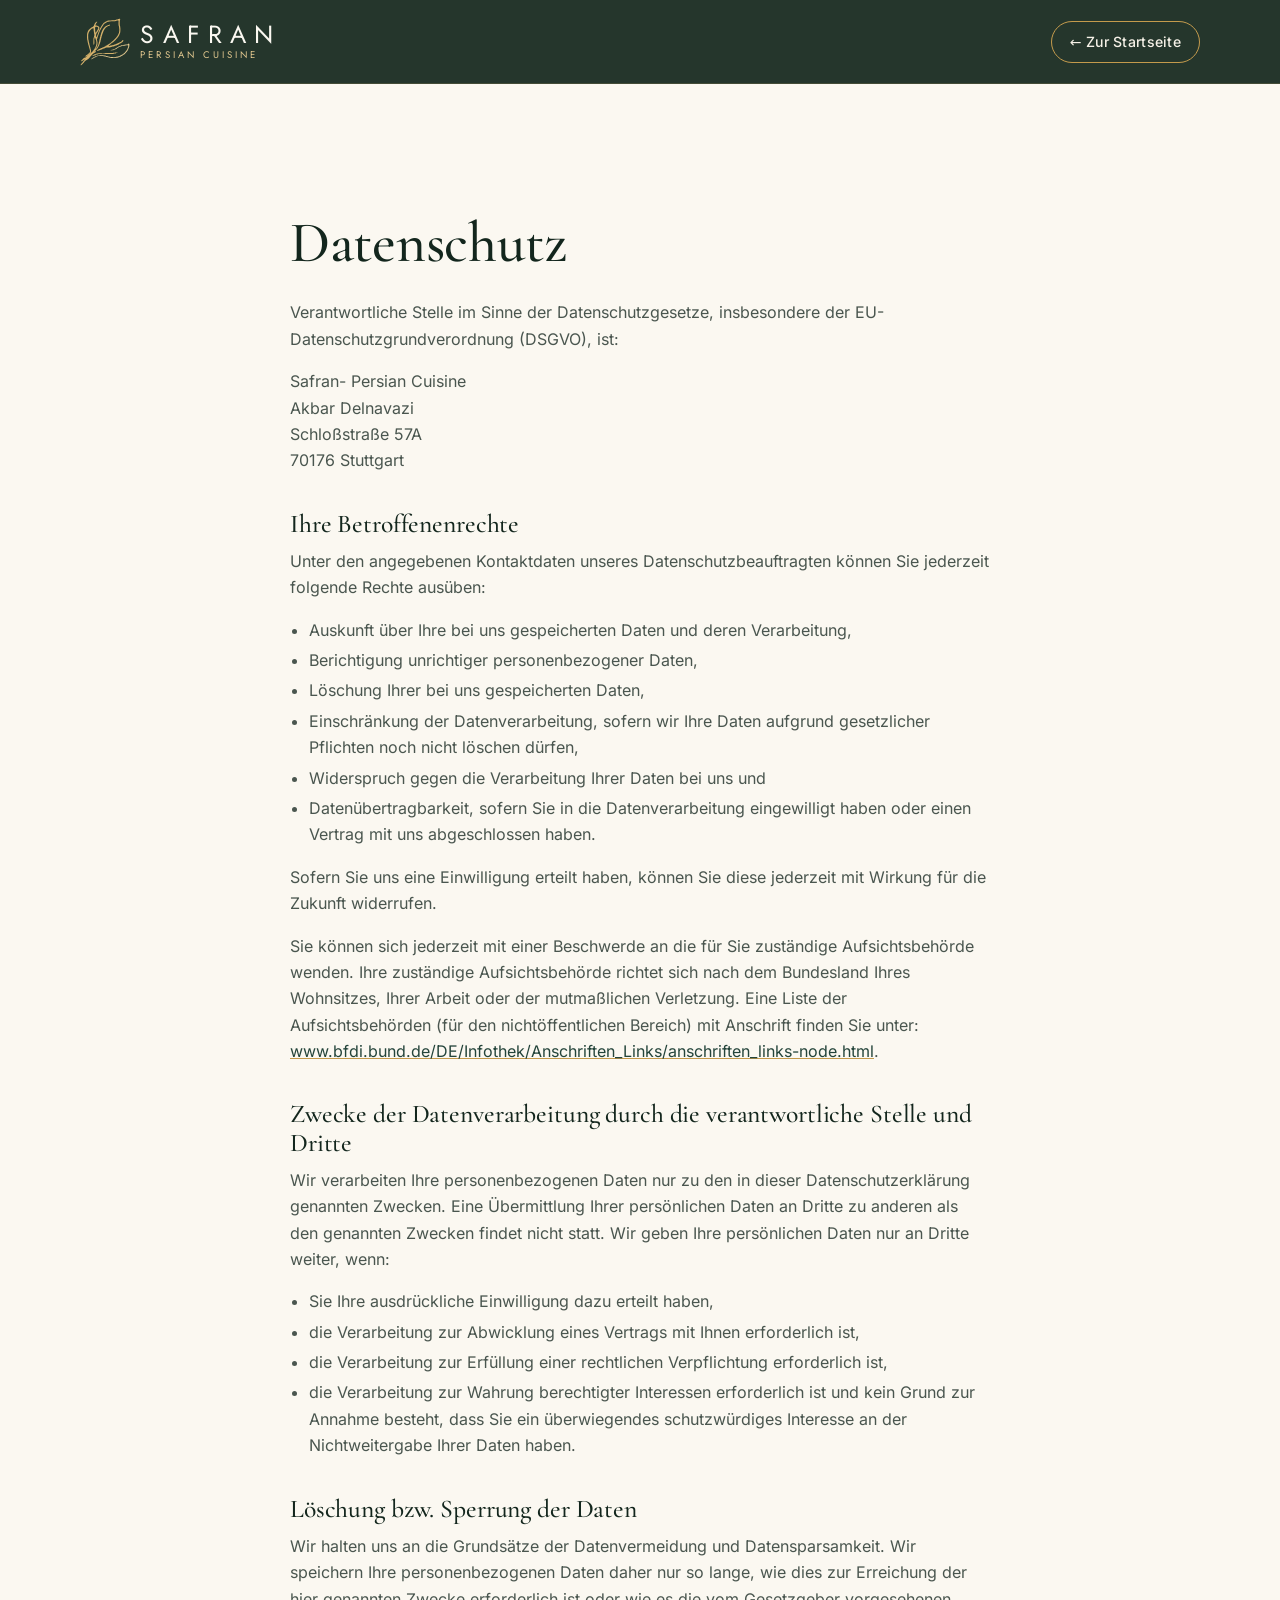
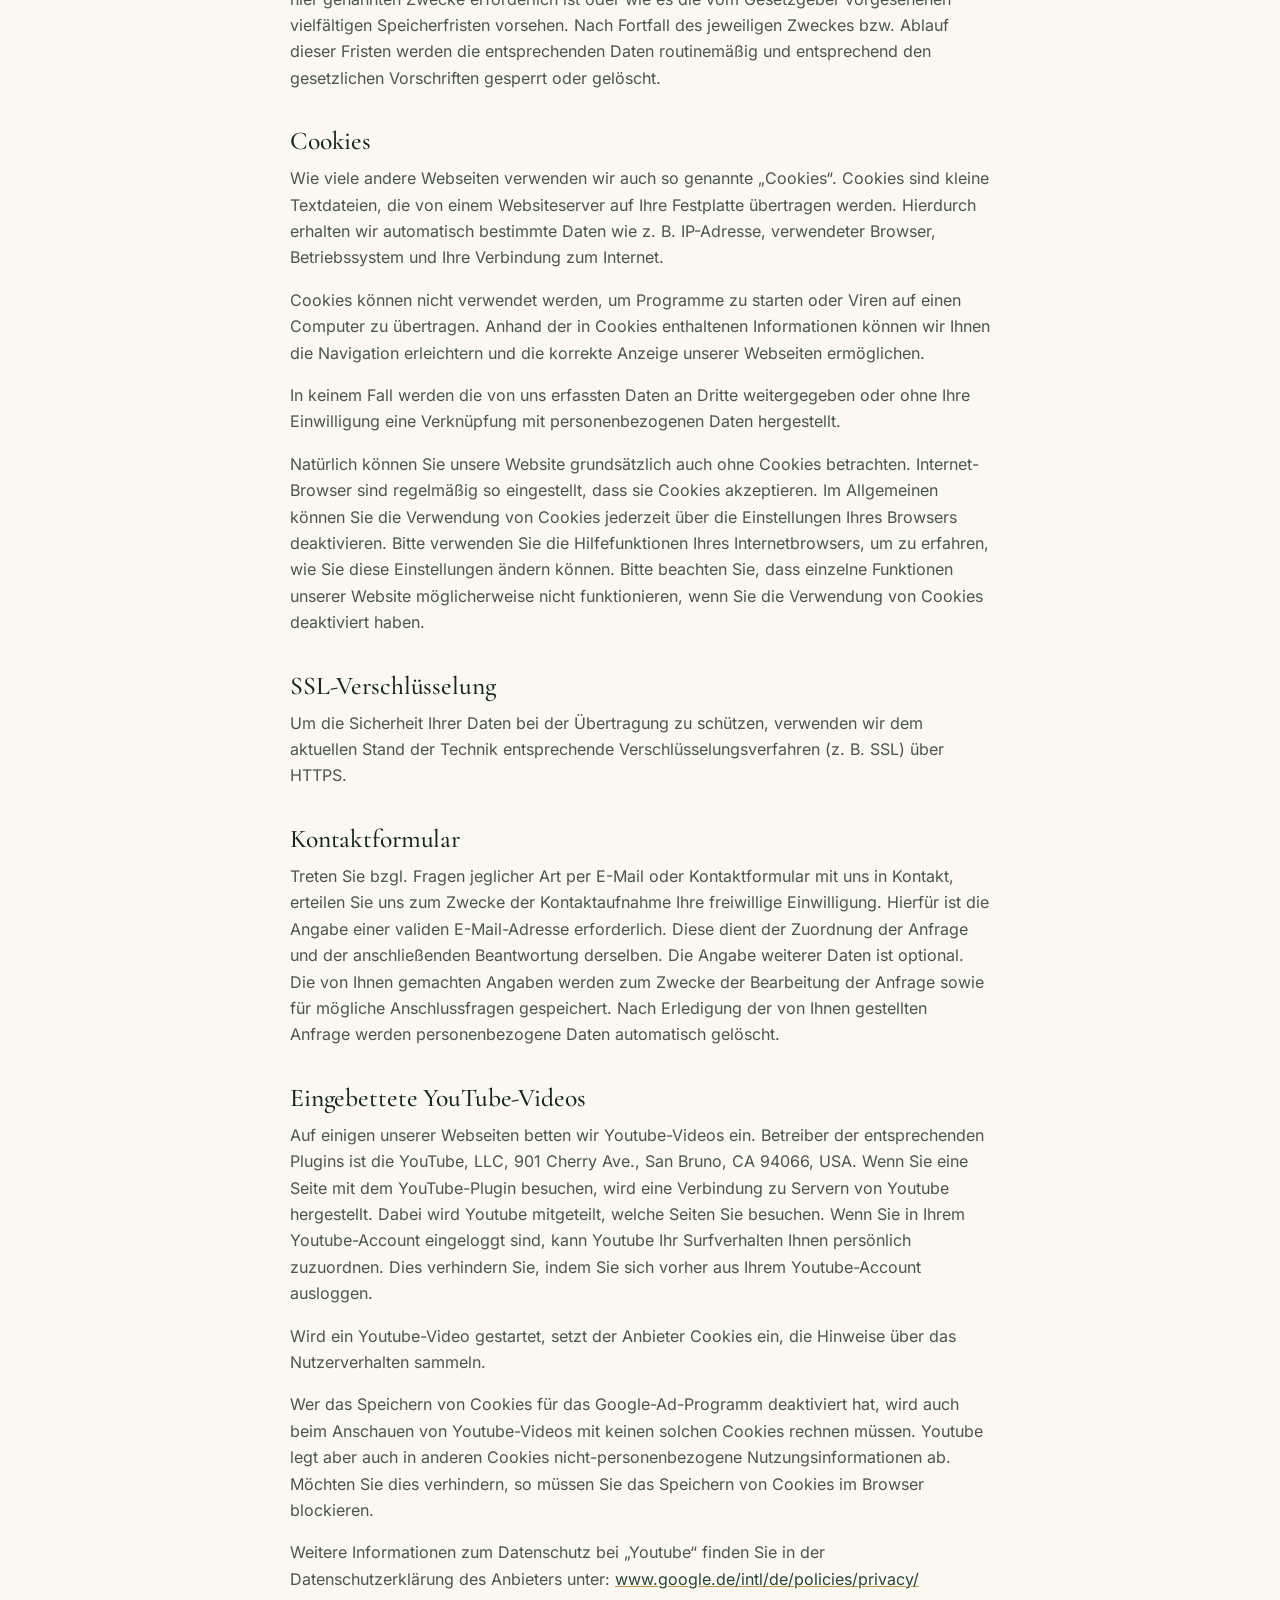
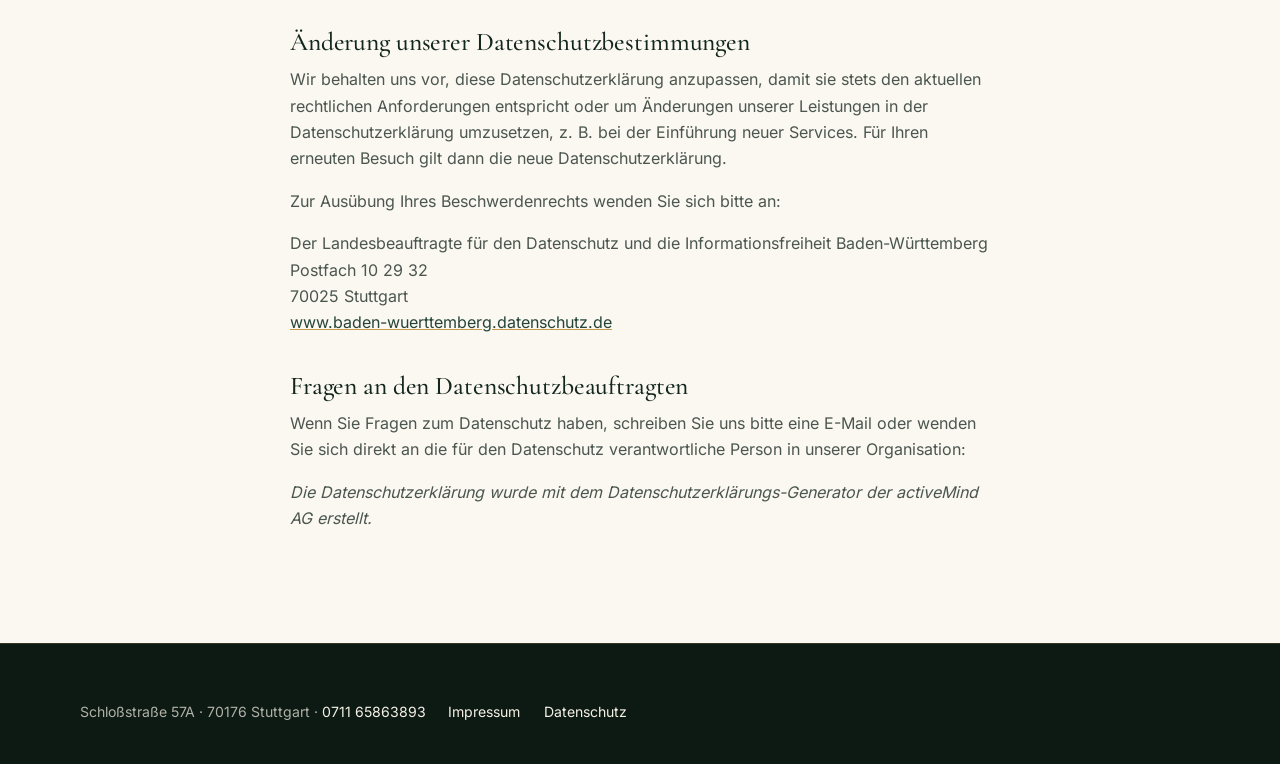
==== datenschutz.html @ 5d483b23 "Add SAFRAN website preview Co-Authored-By: Claude Opus 5.5 <noreply@anthropic.com> Claude-Session: h" ====
<!doctype html>
<html lang="de" class="no-js">
<head>
  <meta charset="utf-8">
  <meta name="robots" content="noindex, nofollow">
  <meta name="viewport" content="width=device-width, initial-scale=1">
  <title>Datenschutz | SAFRAN – Persian Cuisine Stuttgart</title>
  <meta name="theme-color" content="#13261d">
  <script>document.documentElement.className = "js";</script>
  <link rel="icon" href="favicon.svg" type="image/svg+xml">
  <link rel="apple-touch-icon" href="apple-touch-icon.png">
  <link rel="stylesheet" href="css/style.css">
</head>
<body class="legal-page">
  <a class="skip-link" href="#main">Zum Inhalt springen</a>
  <header class="site-header">
    <div class="container header-inner">
      <a class="brand" href="index.html" aria-label="SAFRAN – Persian Cuisine, zur Startseite">
        <img class="brand-mark" src="img/logo/logo-mark-light.svg" width="281" height="268" alt="">
        <span class="brand-text"><span class="brand-name">SAFRAN</span><span class="brand-sub">Persian Cuisine</span></span>
      </a>
      <a class="btn btn-outline btn-sm" href="index.html">← Zur Startseite</a>
    </div>
  </header>
  <main id="main" class="section legal">
    <div class="container legal-inner">
      <h1>Datenschutz</h1>

      <p>Verantwortliche Stelle im Sinne der Datenschutzgesetze, insbesondere der EU-Datenschutzgrundverordnung (DSGVO), ist:</p>
      <p>Safran- Persian Cuisine<br>
      Akbar Delnavazi<br>
      Schloßstraße 57A<br>
      70176 Stuttgart</p>

      <h2>Ihre Betroffenenrechte</h2>
      <p>Unter den angegebenen Kontaktdaten unseres Datenschutzbeauftragten können Sie jederzeit folgende Rechte ausüben:</p>
      <ul>
        <li>Auskunft über Ihre bei uns gespeicherten Daten und deren Verarbeitung,</li>
        <li>Berichtigung unrichtiger personenbezogener Daten,</li>
        <li>Löschung Ihrer bei uns gespeicherten Daten,</li>
        <li>Einschränkung der Datenverarbeitung, sofern wir Ihre Daten aufgrund gesetzlicher Pflichten noch nicht löschen dürfen,</li>
        <li>Widerspruch gegen die Verarbeitung Ihrer Daten bei uns und</li>
        <li>Datenübertragbarkeit, sofern Sie in die Datenverarbeitung eingewilligt haben oder einen Vertrag mit uns abgeschlossen haben.</li>
      </ul>
      <p>Sofern Sie uns eine Einwilligung erteilt haben, können Sie diese jederzeit mit Wirkung für die Zukunft widerrufen.</p>
      <p>Sie können sich jederzeit mit einer Beschwerde an die für Sie zuständige Aufsichtsbehörde wenden. Ihre zuständige Aufsichtsbehörde richtet sich nach dem Bundesland Ihres Wohnsitzes, Ihrer Arbeit oder der mutmaßlichen Verletzung. Eine Liste der Aufsichtsbehörden (für den nichtöffentlichen Bereich) mit Anschrift finden Sie unter: <a href="https://www.bfdi.bund.de/DE/Infothek/Anschriften_Links/anschriften_links-node.html" target="_blank" rel="noopener">www.bfdi.bund.de/DE/Infothek/Anschriften_Links/anschriften_links-node.html</a>.</p>

      <h2>Zwecke der Datenverarbeitung durch die verantwortliche Stelle und Dritte</h2>
      <p>Wir verarbeiten Ihre personenbezogenen Daten nur zu den in dieser Datenschutzerklärung genannten Zwecken. Eine Übermittlung Ihrer persönlichen Daten an Dritte zu anderen als den genannten Zwecken findet nicht statt. Wir geben Ihre persönlichen Daten nur an Dritte weiter, wenn:</p>
      <ul>
        <li>Sie Ihre ausdrückliche Einwilligung dazu erteilt haben,</li>
        <li>die Verarbeitung zur Abwicklung eines Vertrags mit Ihnen erforderlich ist,</li>
        <li>die Verarbeitung zur Erfüllung einer rechtlichen Verpflichtung erforderlich ist,</li>
        <li>die Verarbeitung zur Wahrung berechtigter Interessen erforderlich ist und kein Grund zur Annahme besteht, dass Sie ein überwiegendes schutzwürdiges Interesse an der Nichtweitergabe Ihrer Daten haben.</li>
      </ul>

      <h2>Löschung bzw. Sperrung der Daten</h2>
      <p>Wir halten uns an die Grundsätze der Datenvermeidung und Datensparsamkeit. Wir speichern Ihre personenbezogenen Daten daher nur so lange, wie dies zur Erreichung der hier genannten Zwecke erforderlich ist oder wie es die vom Gesetzgeber vorgesehenen vielfältigen Speicherfristen vorsehen. Nach Fortfall des jeweiligen Zweckes bzw. Ablauf dieser Fristen werden die entsprechenden Daten routinemäßig und entsprechend den gesetzlichen Vorschriften gesperrt oder gelöscht.</p>

      <h2>Cookies</h2>
      <p>Wie viele andere Webseiten verwenden wir auch so genannte „Cookies“. Cookies sind kleine Textdateien, die von einem Websiteserver auf Ihre Festplatte übertragen werden. Hierdurch erhalten wir automatisch bestimmte Daten wie z.&nbsp;B. IP-Adresse, verwendeter Browser, Betriebssystem und Ihre Verbindung zum Internet.</p>
      <p>Cookies können nicht verwendet werden, um Programme zu starten oder Viren auf einen Computer zu übertragen. Anhand der in Cookies enthaltenen Informationen können wir Ihnen die Navigation erleichtern und die korrekte Anzeige unserer Webseiten ermöglichen.</p>
      <p>In keinem Fall werden die von uns erfassten Daten an Dritte weitergegeben oder ohne Ihre Einwilligung eine Verknüpfung mit personenbezogenen Daten hergestellt.</p>
      <p>Natürlich können Sie unsere Website grundsätzlich auch ohne Cookies betrachten. Internet-Browser sind regelmäßig so eingestellt, dass sie Cookies akzeptieren. Im Allgemeinen können Sie die Verwendung von Cookies jederzeit über die Einstellungen Ihres Browsers deaktivieren. Bitte verwenden Sie die Hilfefunktionen Ihres Internetbrowsers, um zu erfahren, wie Sie diese Einstellungen ändern können. Bitte beachten Sie, dass einzelne Funktionen unserer Website möglicherweise nicht funktionieren, wenn Sie die Verwendung von Cookies deaktiviert haben.</p>

      <h2>SSL-Verschlüsselung</h2>
      <p>Um die Sicherheit Ihrer Daten bei der Übertragung zu schützen, verwenden wir dem aktuellen Stand der Technik entsprechende Verschlüsselungsverfahren (z.&nbsp;B. SSL) über HTTPS.</p>

      <h2>Kontaktformular</h2>
      <p>Treten Sie bzgl. Fragen jeglicher Art per E-Mail oder Kontaktformular mit uns in Kontakt, erteilen Sie uns zum Zwecke der Kontaktaufnahme Ihre freiwillige Einwilligung. Hierfür ist die Angabe einer validen E-Mail-Adresse erforderlich. Diese dient der Zuordnung der Anfrage und der anschließenden Beantwortung derselben. Die Angabe weiterer Daten ist optional. Die von Ihnen gemachten Angaben werden zum Zwecke der Bearbeitung der Anfrage sowie für mögliche Anschlussfragen gespeichert. Nach Erledigung der von Ihnen gestellten Anfrage werden personenbezogene Daten automatisch gelöscht.</p>

      <h2>Eingebettete YouTube-Videos</h2>
      <p>Auf einigen unserer Webseiten betten wir Youtube-Videos ein. Betreiber der entsprechenden Plugins ist die YouTube, LLC, 901 Cherry Ave., San Bruno, CA 94066, USA. Wenn Sie eine Seite mit dem YouTube-Plugin besuchen, wird eine Verbindung zu Servern von Youtube hergestellt. Dabei wird Youtube mitgeteilt, welche Seiten Sie besuchen. Wenn Sie in Ihrem Youtube-Account eingeloggt sind, kann Youtube Ihr Surfverhalten Ihnen persönlich zuzuordnen. Dies verhindern Sie, indem Sie sich vorher aus Ihrem Youtube-Account ausloggen.</p>
      <p>Wird ein Youtube-Video gestartet, setzt der Anbieter Cookies ein, die Hinweise über das Nutzerverhalten sammeln.</p>
      <p>Wer das Speichern von Cookies für das Google-Ad-Programm deaktiviert hat, wird auch beim Anschauen von Youtube-Videos mit keinen solchen Cookies rechnen müssen. Youtube legt aber auch in anderen Cookies nicht-personenbezogene Nutzungsinformationen ab. Möchten Sie dies verhindern, so müssen Sie das Speichern von Cookies im Browser blockieren.</p>
      <p>Weitere Informationen zum Datenschutz bei „Youtube“ finden Sie in der Datenschutzerklärung des Anbieters unter: <a href="https://www.google.de/intl/de/policies/privacy/" target="_blank" rel="noopener">www.google.de/intl/de/policies/privacy/</a></p>

      <h2>Änderung unserer Datenschutzbestimmungen</h2>
      <p>Wir behalten uns vor, diese Datenschutzerklärung anzupassen, damit sie stets den aktuellen rechtlichen Anforderungen entspricht oder um Änderungen unserer Leistungen in der Datenschutzerklärung umzusetzen, z.&nbsp;B. bei der Einführung neuer Services. Für Ihren erneuten Besuch gilt dann die neue Datenschutzerklärung.</p>
      <p>Zur Ausübung Ihres Beschwerdenrechts wenden Sie sich bitte an:</p>
      <p>Der Landesbeauftragte für den Datenschutz und die Informationsfreiheit Baden-Württemberg<br>
      Postfach 10 29 32<br>
      70025 Stuttgart<br>
      <a href="https://www.baden-wuerttemberg.datenschutz.de" target="_blank" rel="noopener">www.baden-wuerttemberg.datenschutz.de</a></p>

      <h2>Fragen an den Datenschutzbeauftragten</h2>
      <p>Wenn Sie Fragen zum Datenschutz haben, schreiben Sie uns bitte eine E-Mail oder wenden Sie sich direkt an die für den Datenschutz verantwortliche Person in unserer Organisation:</p>
      <p><em>Die Datenschutzerklärung wurde mit dem Datenschutzerklärungs-Generator der activeMind AG erstellt.</em></p>
    </div>
  </main>
  <footer class="site-footer">
    <div class="container footer-inner">
      <p class="footer-address">Schloßstraße 57A · 70176 Stuttgart · <a href="tel:+4971165863893">0711 65863893</a></p>
      <nav aria-label="Rechtliches" class="footer-nav"><a href="impressum.html">Impressum</a><a href="datenschutz.html">Datenschutz</a></nav>
    </div>
  </footer>
</body>
</html>
---- css/style.css ----
/* ==========================================================================
   SAFRAN – Persian Cuisine
   Farben: Waldgrün · Cremeweiß · Gold
   ========================================================================== */

@font-face { font-family: "Cormorant Garamond"; font-style: normal; font-weight: 500; font-display: swap; src: url("../fonts/cormorant-garamond-latin-500-normal.woff2") format("woff2"); }
@font-face { font-family: "Cormorant Garamond"; font-style: italic; font-weight: 500; font-display: swap; src: url("../fonts/cormorant-garamond-latin-500-italic.woff2") format("woff2"); }
@font-face { font-family: "Cormorant Garamond"; font-style: normal; font-weight: 600; font-display: swap; src: url("../fonts/cormorant-garamond-latin-600-normal.woff2") format("woff2"); }
@font-face { font-family: "Jost"; font-style: normal; font-weight: 400; font-display: swap; src: url("../fonts/jost-latin-400-normal.woff2") format("woff2"); }
@font-face { font-family: "Jost"; font-style: normal; font-weight: 500; font-display: swap; src: url("../fonts/jost-latin-500-normal.woff2") format("woff2"); }
@font-face { font-family: "Inter"; font-style: normal; font-weight: 400; font-display: swap; src: url("../fonts/inter-latin-400-normal.woff2") format("woff2"); }
@font-face { font-family: "Inter"; font-style: normal; font-weight: 500; font-display: swap; src: url("../fonts/inter-latin-500-normal.woff2") format("woff2"); }
@font-face { font-family: "Inter"; font-style: normal; font-weight: 600; font-display: swap; src: url("../fonts/inter-latin-600-normal.woff2") format("woff2"); }

:root {
  --green-950: #0c1a13;
  --green-900: #13261d;
  --green-800: #1a3326;
  --green-700: #24443a;
  --green-600: #2f5747;
  --cream-50: #fbf8f1;
  --cream-100: #f6f1e7;
  --cream-200: #ece3d2;
  --cream-300: #ddd0b8;
  --gold-300: #e3c88f;
  --gold-400: #d4b06a;
  --gold-500: #c49a4c;
  --gold-600: #9c7633;
  --ink: #1d2a23;
  --ink-soft: #4a564f;
  --saffron: #e09a1f;

  --font-serif: "Cormorant Garamond", "Cormorant", Georgia, "Times New Roman", serif;
  --font-brand: "Jost", "Futura", "Century Gothic", var(--font-sans-fallback);
  --font-sans-fallback: system-ui, sans-serif;
  --font-sans: "Inter", system-ui, -apple-system, "Segoe UI", Roboto, sans-serif;

  --radius: 14px;
  --radius-sm: 8px;
  --shadow: 0 18px 40px -18px rgba(8, 20, 14, .45);
  --header-h: 68px;
  --gutter: clamp(16px, 4vw, 40px);
  --section-y: clamp(72px, 11vw, 140px);
  --ease: cubic-bezier(.2, .7, .2, 1);
}

/* ---------- Basis ---------- */
*, *::before, *::after { box-sizing: border-box; }
html { -webkit-text-size-adjust: 100%; scroll-behavior: smooth; scroll-padding-top: calc(var(--header-h) + 12px); }
body {
  margin: 0;
  font-family: var(--font-sans);
  font-size: 1rem;
  line-height: 1.65;
  color: var(--ink);
  background: var(--cream-100);
  -webkit-font-smoothing: antialiased;
  text-rendering: optimizeLegibility;
  padding-bottom: 64px; /* Platz für Quickbar (mobil) */
}
img, svg { display: block; max-width: 100%; }
img { height: auto; }
a { color: inherit; }
h1, h2, h3, h4 { font-variant-numeric: lining-nums; font-family: var(--font-serif); font-weight: 500; line-height: 1.1; margin: 0; letter-spacing: -.005em; }
h2 { font-size: clamp(2.2rem, 6vw, 3.6rem); }
h2 em, h1 em { font-style: italic; color: var(--gold-400); }
p { margin: 0 0 1em; }
address { font-style: normal; }
button { font: inherit; color: inherit; }

.container { width: min(1200px, 100%); margin-inline: auto; padding-inline: var(--gutter); }
[hidden] { display: none !important; }
.visually-hidden { position: absolute !important; width: 1px; height: 1px; padding: 0; margin: -1px; overflow: hidden; clip: rect(0 0 0 0); white-space: nowrap; border: 0; }

:focus-visible { outline: 2px solid var(--gold-400); outline-offset: 3px; border-radius: 4px; }

.skip-link {
  position: absolute; left: 12px; top: -60px; z-index: 100;
  background: var(--gold-400); color: var(--green-950);
  padding: 10px 16px; border-radius: var(--radius-sm); font-weight: 600; text-decoration: none;
  transition: top .2s;
}
.skip-link:focus { top: 12px; }

.icon { width: 1.1em; height: 1.1em; flex: none; }
.icon-lg { width: 30px; height: 30px; flex: none; color: var(--gold-400); object-fit: contain; }

/* ---------- Konzept-Hinweis & Platzhalter ---------- */
.tag {
  display: inline-block; font-family: var(--font-sans); font-size: .68rem; font-weight: 600;
  letter-spacing: .1em; text-transform: uppercase; line-height: 1;
  padding: 5px 8px; border-radius: 99px; background: var(--gold-400); color: var(--green-950);
  vertical-align: middle;
}
.placeholder {
  border: 1.5px dashed var(--gold-500); border-radius: var(--radius-sm);
  background: rgba(212, 176, 106, .08); padding: 16px 18px; font-size: .92rem; color: var(--ink-soft);
}
.placeholder p { margin: .6em 0 0; }
.placeholder-inline { display: block; padding: 10px 14px; margin: 0; }
.placeholder-inline .tag { margin-right: 6px; }

/* ---------- Buttons ---------- */
.btn {
  display: inline-flex; align-items: center; justify-content: center; gap: .55em;
  min-height: 50px; padding: 0 26px; border-radius: 99px; border: 1.5px solid transparent;
  font-weight: 500; font-size: .95rem; letter-spacing: .02em; text-decoration: none; cursor: pointer;
  transition: transform .25s var(--ease), background-color .25s, color .25s, border-color .25s, box-shadow .25s;
}
.btn:hover { transform: translateY(-2px); }
.btn:active { transform: translateY(0); }
.btn-sm { min-height: 42px; padding: 0 18px; font-size: .88rem; }
.btn-gold { background: var(--gold-400); color: var(--green-950); box-shadow: 0 10px 24px -10px rgba(212, 176, 106, .7); }
.btn-gold:hover { background: var(--gold-300); }
.btn-ghost { border-color: rgba(246, 241, 231, .55); color: var(--cream-50); background: rgba(12, 26, 19, .25); backdrop-filter: blur(6px); }
.btn-ghost:hover { border-color: var(--cream-50); background: rgba(246, 241, 231, .1); }
.btn-outline { border-color: var(--gold-500); color: var(--gold-300); background: transparent; }
.btn-outline:hover { background: var(--gold-400); color: var(--green-950); }
.btn-row { display: flex; flex-wrap: wrap; gap: 12px; }

/* ---------- Eyebrow ---------- */
.eyebrow {
  display: inline-flex; align-items: center; gap: 12px; margin-bottom: 18px;
  font-size: .76rem; font-weight: 600; letter-spacing: .22em; text-transform: uppercase; color: var(--gold-300);
}
.eyebrow-dark { color: var(--gold-600); }
.eyebrow-line { width: 32px; height: 1px; background: currentColor; }

/* ---------- Header ---------- */
.site-header {
  position: sticky; top: 0; z-index: 50; height: var(--header-h);
  background: rgba(19, 38, 29, .92); backdrop-filter: saturate(140%) blur(12px);
  border-bottom: 1px solid rgba(212, 176, 106, .18); color: var(--cream-100);
}
.header-inner { height: 100%; display: flex; align-items: center; justify-content: space-between; gap: 20px; }
.brand { display: flex; align-items: center; gap: 10px; text-decoration: none; color: var(--cream-50); }
.brand-mark { width: auto; height: 40px; }
.brand-text { display: flex; flex-direction: column; line-height: 1; }
.brand-name { font-family: var(--font-brand); font-weight: 400; font-size: 1.4rem; letter-spacing: .34em; margin: 0; }
.brand-sub { font-family: var(--font-brand); font-size: .6rem; letter-spacing: .32em; text-transform: uppercase; color: var(--gold-300); margin: 4px 0 0; }

.nav-toggle {
  width: 46px; height: 46px; display: grid; place-items: center;
  border: 1px solid rgba(212, 176, 106, .35); border-radius: 50%; background: transparent; cursor: pointer;
}
.nav-toggle-bars, .nav-toggle-bars::before, .nav-toggle-bars::after {
  content: ""; display: block; width: 18px; height: 1.5px; background: var(--cream-50);
  transition: transform .3s var(--ease), opacity .2s;
}
.nav-toggle-bars { position: relative; }
.nav-toggle-bars::before { position: absolute; top: -6px; }
.nav-toggle-bars::after { position: absolute; top: 6px; }
.nav-toggle[aria-expanded="true"] .nav-toggle-bars { background: transparent; }
.nav-toggle[aria-expanded="true"] .nav-toggle-bars::before { transform: translateY(6px) rotate(45deg); }
.nav-toggle[aria-expanded="true"] .nav-toggle-bars::after { transform: translateY(-6px) rotate(-45deg); }

.site-nav {
  position: fixed; inset: var(--header-h) 0 auto 0; z-index: 49;
  background: var(--green-900); border-bottom: 1px solid rgba(212, 176, 106, .2);
  padding: 12px var(--gutter) 28px;
  transform: translateY(-8px); opacity: 0; visibility: hidden;
  transition: opacity .25s, transform .3s var(--ease), visibility 0s .3s;
}
.site-nav.is-open { transform: none; opacity: 1; visibility: visible; transition: opacity .25s, transform .3s var(--ease); }
.site-nav ul { list-style: none; margin: 0 0 20px; padding: 0; }
.site-nav li + li { border-top: 1px solid rgba(246, 241, 231, .08); }
.site-nav ul a {
  display: block; padding: 14px 0; text-decoration: none;
  font-family: var(--font-serif); font-size: 1.6rem; color: var(--cream-50);
}
.site-nav ul a:hover { color: var(--gold-300); }
.nav-cta { width: 100%; }

/* No-JS: Navigation bleibt nutzbar */
.no-js .nav-toggle { display: none; }
.no-js .site-nav { position: static; transform: none; opacity: 1; visibility: visible; padding: 0; background: none; border: 0; }
.no-js .site-header { height: auto; position: static; }
.no-js .header-inner { flex-wrap: wrap; padding-block: 12px; height: auto; }
.no-js .site-nav ul { display: flex; flex-wrap: wrap; gap: 4px 18px; margin: 0; }
.no-js .site-nav li + li { border: 0; }
.no-js .site-nav ul a { font-family: var(--font-sans); font-size: .9rem; padding: 4px 0; }
.no-js .nav-cta { display: none; }

/* ---------- Hero ---------- */
.hero {
  position: relative; isolation: isolate; color: var(--cream-50);
  min-height: calc(100svh - var(--header-h));
  display: flex; align-items: flex-end; padding-block: 120px 96px;
  overflow: hidden; background: var(--green-950);
}
.hero-media, .hero-media img { position: absolute; inset: 0; width: 100%; height: 100%; z-index: -2; }
.hero-media img { object-fit: cover; object-position: 50% 60%; animation: hero-zoom 18s var(--ease) both; }
.hero::before {
  content: ""; position: absolute; inset: 0; z-index: -1;
  background:
    linear-gradient(180deg, rgba(12, 26, 19, .55) 0%, rgba(12, 26, 19, .25) 35%, rgba(12, 26, 19, .82) 75%, rgba(12, 26, 19, .96) 100%),
    radial-gradient(120% 80% at 0% 100%, rgba(12, 26, 19, .7), transparent 60%);
}
@keyframes hero-zoom { from { transform: scale(1.08); } to { transform: scale(1); } }
.hero-content { max-width: 1200px; }
.hero h1 { font-size: clamp(2.8rem, 11vw, 6.2rem); line-height: .98; margin-bottom: 22px; text-wrap: balance; }
.hero h1 em { display: inline-block; }
.hero-lead { font-size: clamp(1.02rem, 2.6vw, 1.2rem); max-width: 34em; color: rgba(246, 241, 231, .88); margin-bottom: 32px; }
.hero .btn-row .btn { flex: 1 1 220px; }
.hero-scroll {
  position: absolute; left: 50%; bottom: 24px; translate: -50% 0;
  width: 26px; height: 42px; border: 1.5px solid rgba(246, 241, 231, .5); border-radius: 99px; display: none;
}
.hero-scroll span { position: absolute; left: 50%; top: 8px; width: 3px; height: 8px; margin-left: -1.5px; border-radius: 2px; background: var(--gold-300); animation: scroll-dot 2s infinite; }
@keyframes scroll-dot { 0% { opacity: 0; transform: translateY(0); } 40% { opacity: 1; } 100% { opacity: 0; transform: translateY(14px); } }

/* ---------- Highlights ---------- */
.highlights { background: var(--green-900); color: var(--cream-100); border-top: 1px solid rgba(212, 176, 106, .2); }
.highlight-list { list-style: none; margin-block: 0; padding-block: 28px; display: grid; grid-template-columns: repeat(2, 1fr); gap: 24px 16px; }
.highlight-list li { display: flex; align-items: center; gap: 12px; font-size: .85rem; color: rgba(246, 241, 231, .7); line-height: 1.35; }
.highlight-list strong { display: block; font-family: var(--font-serif); font-weight: 600; font-size: 1.2rem; color: var(--cream-50); }

/* ---------- Sections ---------- */
.section { padding-block: var(--section-y); position: relative; }
.section-head { max-width: 680px; margin-bottom: clamp(40px, 6vw, 64px); }
.section-head p:last-child { margin-bottom: 0; }
.section-head h2 { margin-bottom: 16px; }

/* Über uns */
.about { background: var(--cream-100); }
.about h2 { color: var(--green-900); margin-bottom: 26px; }
.about h2 em { color: var(--gold-600); }
.about-grid { display: grid; gap: 48px; align-items: center; }
.about-text > p { font-size: 1.05rem; color: var(--ink-soft); max-width: 36em; }
.about-text .placeholder { margin-top: 28px; }
.about-media { margin: 0; position: relative; }
.about-media picture { display: block; border-radius: var(--radius); overflow: hidden; box-shadow: var(--shadow); }
.about-media img { width: 100%; aspect-ratio: 4 / 5; object-fit: cover; }
.about-media::before {
  content: ""; position: absolute; inset: -14px 14px 14px -14px; z-index: -1;
  border: 1px solid var(--gold-500); border-radius: calc(var(--radius) + 4px);
}
.about-media figcaption { margin-top: 14px; font-size: .85rem; color: var(--ink-soft); font-style: italic; font-family: var(--font-serif); font-size: 1.05rem; }

/* Spezialitäten */
.specials { background: var(--green-900); color: var(--cream-100); overflow: hidden; }
.specials::before {
  content: ""; position: absolute; inset: 0; pointer-events: none; opacity: .5;
  background: radial-gradient(60% 50% at 100% 0%, rgba(212, 176, 106, .14), transparent 70%);
}
.specials .section-head p { color: rgba(246, 241, 231, .75); }
.cards { display: grid; gap: 22px; position: relative; }
.card {
  background: var(--green-800); border: 1px solid rgba(212, 176, 106, .16); border-radius: var(--radius);
  overflow: hidden; display: flex; flex-direction: column;
  transition: transform .4s var(--ease), border-color .3s, box-shadow .4s;
}
.card:hover { transform: translateY(-6px); border-color: rgba(212, 176, 106, .45); box-shadow: var(--shadow); }
.card picture { overflow: hidden; }
.card img { width: 100%; aspect-ratio: 4 / 3; object-fit: cover; transition: transform .8s var(--ease); }
.card:hover img { transform: scale(1.05); }
.card-body { padding: 22px 22px 26px; }
.card-kicker { font-size: .7rem; font-weight: 600; letter-spacing: .18em; text-transform: uppercase; color: var(--gold-300); margin-bottom: 8px; }
.card h3 { font-size: 1.75rem; color: var(--cream-50); margin-bottom: 10px; }
.card p:last-child { font-size: .93rem; color: rgba(246, 241, 231, .75); margin: 0; }

/* Speisekarte */
.menu { background: var(--cream-50); }
.menu::before {
  content: ""; position: absolute; inset: 0; pointer-events: none; opacity: .5;
  background-image: radial-gradient(circle at 1px 1px, rgba(156, 118, 51, .18) 1px, transparent 0);
  background-size: 22px 22px;
  mask-image: linear-gradient(180deg, #000, transparent 40%);
}
.menu .container { position: relative; }
.menu h2 { color: var(--green-900); }
.section-head-dark p { color: var(--ink-soft); }
.section-head-dark .placeholder { margin-top: 18px; }

.tablist {
  position: relative;
  display: flex; gap: 8px; overflow-x: auto; scrollbar-width: none;
  margin: 0 calc(var(--gutter) * -1) 36px; padding: 4px var(--gutter);
  scroll-snap-type: x proximity;
}
.tablist::-webkit-scrollbar { display: none; }
.tablist [role="tab"] {
  flex: none; scroll-snap-align: start; cursor: pointer;
  min-height: 46px; padding: 0 20px; border-radius: 99px;
  border: 1px solid var(--cream-300); background: #fff; color: var(--green-800);
  font-size: .9rem; font-weight: 500; white-space: nowrap;
  transition: background-color .2s, color .2s, border-color .2s;
}
.tablist [role="tab"]:hover { border-color: var(--gold-500); }
.tablist [role="tab"][aria-selected="true"] { background: var(--green-900); border-color: var(--green-900); color: var(--cream-50); }

.tabpanel { animation: fade-in .4s var(--ease); }
.tabpanel[hidden] { display: none; }
.tabpanel + .tabpanel { margin-top: 48px; } /* gilt nur ohne JS */
.has-tabs .tabpanel + .tabpanel { margin-top: 0; }
@keyframes fade-in { from { opacity: 0; transform: translateY(8px); } to { opacity: 1; transform: none; } }

.panel-title {
  display: flex; align-items: center; gap: 16px;
  font-size: clamp(1.6rem, 4vw, 2.1rem); color: var(--green-900); margin: 0 0 18px;
}
.panel-title::after { content: ""; flex: 1; height: 1px; background: linear-gradient(90deg, var(--gold-500), transparent); }
.dish-list + .panel-title, .combo + .panel-title, .panel-note + .panel-title { margin-top: 44px; }
.dish-list { list-style: none; margin: 0; padding: 0; display: grid; gap: 4px 48px; }
.dish { padding: 16px 0; border-bottom: 1px solid var(--cream-200); }
.dish-head { display: flex; align-items: baseline; gap: 12px; }
.dish-head h4 { font-size: 1.35rem; font-weight: 600; color: var(--green-900); }
.dish-head h4 small { display: inline-block; font-family: var(--font-sans); font-size: .72rem; font-weight: 500; letter-spacing: .04em; color: var(--gold-600); margin-left: 4px; vertical-align: middle; }
.dish-head::after { content: ""; order: 1; flex: 1; border-bottom: 1px dotted var(--cream-300); transform: translateY(-5px); min-width: 16px; }
.dish-price { font-variant-numeric: lining-nums tabular-nums; order: 2; font-family: var(--font-serif); font-size: 1.3rem; font-weight: 600; color: var(--gold-600); white-space: nowrap; }
.dish p { margin: 6px 0 0; font-size: .92rem; color: var(--ink-soft); max-width: 40em; }
.dish-featured {
  background: #fff; border: 1px solid var(--cream-200); border-left: 3px solid var(--gold-400);
  border-radius: var(--radius-sm); padding: 18px 20px; margin-bottom: 10px;
}
.badge { display: inline-block; margin-top: 10px; font-size: .68rem; font-weight: 600; letter-spacing: .14em; text-transform: uppercase; color: var(--green-700); background: rgba(47, 87, 71, .1); padding: 5px 10px; border-radius: 99px; }
.veg { display: inline-grid; place-items: center; width: 20px; height: 20px; border-radius: 50%; background: var(--green-600); color: var(--cream-50); font-family: var(--font-sans); font-size: .62rem; font-weight: 600; vertical-align: middle; margin-left: 4px; }
.dish-list-compact .dish { padding: 12px 0; }
.dish-list-compact .dish-head h4 { font-size: 1.2rem; }
.combo { background: var(--green-900); color: var(--cream-100); border-radius: var(--radius); padding: 24px 22px 10px; }
.combo > p { font-size: .95rem; color: rgba(246, 241, 231, .82); }
.combo strong { color: var(--gold-300); font-weight: 600; }
.combo .dish { border-color: rgba(246, 241, 231, .1); }
.combo .dish:last-child { border-bottom: 0; }
.combo .dish-head h4 { color: var(--cream-50); }
.combo .dish-head h4 small { color: var(--gold-300); }
.combo .dish-head::after { border-color: rgba(246, 241, 231, .2); }
.combo .dish-price { color: var(--gold-300); }
.panel-note { color: var(--ink-soft); max-width: 40em; }
.menu-footnote { margin: 40px 0 0; font-size: .85rem; color: var(--ink-soft); }

/* Galerie */
.gallery { background: var(--green-950); color: var(--cream-100); }
.gallery-grid { list-style: none; margin: 0; padding: 0; display: grid; grid-template-columns: repeat(2, 1fr); gap: 10px; }
.gallery-grid li { min-width: 0; }
.g-wide, .g-placeholder { grid-column: 1 / -1; }
.g-item {
  display: block; width: 100%; height: 100%; padding: 0; border: 0; cursor: zoom-in;
  border-radius: var(--radius-sm); overflow: hidden; background: var(--green-800); position: relative;
}
.g-item img { width: 100%; height: 100%; aspect-ratio: 1; object-fit: cover; transition: transform .8s var(--ease), opacity .3s; }
.g-wide .g-item img { aspect-ratio: 16 / 9; }
.g-item::after { content: ""; position: absolute; inset: 0; background: linear-gradient(180deg, transparent 60%, rgba(12, 26, 19, .5)); opacity: 0; transition: opacity .3s; }
.g-item:hover img { transform: scale(1.05); }
.g-item:hover::after { opacity: 1; }
.placeholder-tile {
  height: 100%; min-height: 160px; display: flex; flex-direction: column; justify-content: center; align-items: flex-start;
  color: rgba(246, 241, 231, .75); background: rgba(212, 176, 106, .06);
}

.lightbox {
  border: 0; padding: 0; background: transparent; max-width: min(1400px, 94vw); max-height: 90vh; overflow: visible;
}
.lightbox::backdrop { background: rgba(8, 16, 12, .92); backdrop-filter: blur(4px); }
.lightbox img { max-width: 100%; max-height: 86vh; border-radius: var(--radius-sm); box-shadow: 0 30px 60px rgba(0, 0, 0, .5); }
.lightbox-close {
  position: absolute; top: -52px; right: 0; width: 44px; height: 44px; border-radius: 50%;
  border: 1px solid rgba(246, 241, 231, .4); background: rgba(12, 26, 19, .6); color: var(--cream-50);
  font-size: 1.6rem; line-height: 1; cursor: pointer;
}
.lightbox[open] { animation: fade-in .3s var(--ease); }

/* Kontakt */
.contact { background: var(--cream-100); }
.contact h2 { color: var(--green-900); margin-bottom: 32px; }
.contact-grid { display: block; }
.contact-list { margin: 0 0 32px; display: grid; gap: 22px; }
.contact-list > div { display: grid; gap: 4px; padding-bottom: 20px; border-bottom: 1px solid var(--cream-200); }
.contact-list dt { display: flex; align-items: center; gap: 8px; font-size: .72rem; font-weight: 600; letter-spacing: .18em; text-transform: uppercase; color: var(--gold-600); }
.contact-list dd { margin: 0; font-family: var(--font-serif); font-size: 1.4rem; line-height: 1.3; color: var(--green-900); }
.contact-list dd { font-variant-numeric: lining-nums; }
.contact-tel a { font-family: var(--font-sans); font-size: 1.15rem; font-weight: 500; letter-spacing: .02em; }
.contact-list dd a { text-decoration-color: var(--gold-400); text-underline-offset: 4px; }
.contact-list .placeholder { font-family: var(--font-sans); font-size: .9rem; line-height: 1.5; margin-top: 6px; }
.hours { width: 100%; max-width: 380px; border-collapse: collapse; font-family: var(--font-sans); font-size: .95rem; margin-top: 4px; }
.hours th, .hours td { padding: 7px 0; text-align: left; font-weight: 400; color: var(--ink-soft); border-bottom: 1px dashed var(--cream-300); }
.hours td { text-align: right; font-variant-numeric: tabular-nums; }
.hours tr:last-child th, .hours tr:last-child td { border-bottom: 0; }
.hours tr[data-time=""] td { color: var(--gold-600); }
.hours tr.is-today th, .hours tr.is-today td { color: var(--green-900); font-weight: 600; }
.hours tr.is-today th::after { content: "Heute"; margin-left: 8px; font-size: .62rem; font-weight: 600; letter-spacing: .12em; text-transform: uppercase; color: var(--green-950); background: var(--gold-300); padding: 3px 7px; border-radius: 99px; vertical-align: 2px; }
.hours-note { font-family: var(--font-sans); font-size: .8rem; line-height: 1.5; color: var(--ink-soft); margin: 8px 0 0; }
.open-status { display: inline-flex; align-items: center; gap: 8px; font-family: var(--font-sans); font-size: .85rem; font-weight: 500; margin: 4px 0 8px; padding: 5px 12px 5px 10px; border-radius: 99px; background: rgba(47, 87, 71, .1); color: var(--green-700); }
.open-status::before { content: ""; width: 8px; height: 8px; border-radius: 50%; background: #3f9a6b; box-shadow: 0 0 0 3px rgba(63, 154, 107, .2); }
.open-status.is-closed { background: rgba(156, 118, 51, .1); color: var(--gold-600); }
.open-status.is-closed::before { background: var(--gold-500); box-shadow: 0 0 0 3px rgba(196, 154, 76, .2); }
.hero-hours { display: flex; align-items: center; gap: 8px; margin: 22px 0 0; font-size: .88rem; color: rgba(246, 241, 231, .8); }
.hero-hours .icon { color: var(--gold-300); }
.contact .btn-outline { color: var(--green-900); border-color: var(--green-900); }
.contact .btn-outline:hover { background: var(--green-900); color: var(--cream-50); }


/* Footer */
.site-footer { background: var(--green-950); color: rgba(246, 241, 231, .7); padding-block: 56px 40px; font-size: .88rem; border-top: 1px solid rgba(212, 176, 106, .2); }
.footer-inner { display: grid; gap: 22px; justify-items: center; text-align: center; }
.footer-brand { display: block; }
.footer-brand img { width: 190px; height: auto; }
.footer-address a, .footer-nav a { text-decoration: none; color: var(--cream-100); }
.footer-address a:hover, .footer-nav a:hover { color: var(--gold-300); }
.footer-address { margin: 0; }
.footer-nav { display: flex; gap: 24px; }
.footer-copy { margin: 0; font-size: .78rem; opacity: .7; }

/* Quickbar (mobil) */
.quickbar {
  position: fixed; inset: auto 0 0 0; z-index: 40; display: grid; grid-template-columns: repeat(3, 1fr);
  background: rgba(12, 26, 19, .96); backdrop-filter: blur(10px); border-top: 1px solid rgba(212, 176, 106, .25);
  padding-bottom: env(safe-area-inset-bottom);
}
.quickbar a { display: flex; flex-direction: column; align-items: center; gap: 3px; padding: 10px 4px 9px; text-decoration: none; color: var(--cream-100); font-size: .72rem; font-weight: 500; letter-spacing: .04em; }
.quickbar a + a { border-left: 1px solid rgba(246, 241, 231, .08); }
.quickbar .icon { width: 20px; height: 20px; color: var(--gold-400); }

/* Scroll-Reveal */
.js .reveal { opacity: 0; transform: translateY(24px); transition: opacity .9s var(--ease), transform .9s var(--ease); }
.js .reveal.is-visible { opacity: 1; transform: none; }

/* ---------- Breakpoints ---------- */
@media (min-width: 600px) {
  .cards { grid-template-columns: repeat(2, 1fr); }
  .gallery-grid { grid-template-columns: repeat(3, 1fr); }
  .g-placeholder { grid-column: auto; }
  .highlight-list { grid-template-columns: repeat(4, 1fr); }
  .hero .btn-row .btn { flex: 0 0 auto; }
}

@media (min-width: 900px) {
  :root { --header-h: 84px; }
  body { padding-bottom: 0; }
  .quickbar { display: none; }

  .nav-toggle { display: none; }
  .site-nav {
    position: static; transform: none; opacity: 1; visibility: visible; transition: none;
    display: flex; align-items: center; gap: 36px; padding: 0; background: none; border: 0;
  }
  .site-nav ul { display: flex; gap: 30px; margin: 0; }
  .site-nav li + li { border: 0; }
  .site-nav ul a {
    font-family: var(--font-sans); font-size: .86rem; letter-spacing: .06em; padding: 6px 0;
    color: rgba(246, 241, 231, .85); position: relative;
  }
  .site-nav ul a::after { content: ""; position: absolute; left: 0; right: 0; bottom: 0; height: 1px; background: var(--gold-400); transform: scaleX(0); transform-origin: left; transition: transform .3s var(--ease); }
  .site-nav ul a:hover::after, .site-nav ul a[aria-current="true"]::after { transform: scaleX(1); }
  .site-nav ul a[aria-current="true"] { color: var(--gold-300); }
  .nav-cta { width: auto; }
  .brand-mark { height: 48px; }
  .brand-name { font-size: 1.55rem; }

  .hero { align-items: center; padding-block: 120px; }
  .hero::before {
    background:
      linear-gradient(90deg, rgba(12, 26, 19, .88) 0%, rgba(12, 26, 19, .6) 45%, rgba(12, 26, 19, .15) 80%),
      linear-gradient(180deg, rgba(12, 26, 19, .3) 0%, transparent 30%, transparent 75%, rgba(12, 26, 19, .7) 100%);
  }
  .hero-scroll { display: block; }
  .about-grid { grid-template-columns: 1.05fr .95fr; gap: 80px; }
  .contact-list { grid-template-columns: 1fr 1fr; column-gap: 72px; align-items: start; }
  .contact-hours { grid-column: 2; grid-row: 1 / span 5; }
  .dish-list { grid-template-columns: 1fr 1fr; }
  .dish-list .dish-featured { margin-bottom: 0; }
  .tablist { flex-wrap: wrap; overflow: visible; margin-inline: 0; padding-inline: 0; }
  .combo { padding: 32px 36px 16px; }
  .combo .dish-list { grid-template-columns: repeat(3, 1fr); }
  .combo .dish { border-bottom: 0; }
  .gallery-grid { grid-template-columns: repeat(4, 1fr); grid-template-rows: repeat(2, 240px); grid-auto-rows: auto; }
  .g-wide { grid-column: span 2; grid-row: span 2; }
  .g-placeholder { grid-column: 1 / -1; }
  .g-placeholder .placeholder-tile { min-height: 0; }
  .g-item img, .g-wide .g-item img { aspect-ratio: auto; }
  .footer-inner { grid-template-columns: auto 1fr auto; text-align: left; justify-items: start; align-items: center; }
  .footer-brand img { width: 160px; }
  .footer-address { justify-self: center; }
  .footer-copy { grid-column: 1 / -1; justify-self: center; }
}

@media (min-width: 1100px) {
  .cards { grid-template-columns: repeat(4, 1fr); }
}

@media (prefers-reduced-motion: reduce) {
  *, *::before, *::after { animation-duration: .01ms !important; animation-iteration-count: 1 !important; transition-duration: .01ms !important; scroll-behavior: auto !important; }
  .js .reveal { opacity: 1; transform: none; }
}

@media print {
  .site-header, .quickbar, .hero-scroll, .gallery, .tablist { display: none !important; }
  .tabpanel[hidden] { display: block !important; }
  body { background: #fff; padding: 0; }
}

/* ---------- Rechtliche Seiten ---------- */
.legal-page { padding-bottom: 0; }
.legal-page .header-inner .btn-outline { color: var(--cream-100); }
.legal { background: var(--cream-50); padding-block: clamp(48px, 8vw, 96px); }
.legal-inner { max-width: 780px; }
.legal h1 { font-size: clamp(2.4rem, 7vw, 3.6rem); color: var(--green-900); margin: 32px 0 24px; }
.legal h2 { font-size: 1.6rem; color: var(--green-900); margin: 36px 0 10px; }
.legal p { color: var(--ink-soft); }
.legal p .tag { margin-right: 4px; }
.legal ul { margin: 0 0 1em; padding-left: 1.2em; color: var(--ink-soft); display: grid; gap: 4px; }
.legal hr { border: 0; border-top: 1px solid var(--cream-300); margin: 28px 0; }
.legal p a { overflow-wrap: anywhere; }
.legal a { color: var(--green-700); text-decoration-color: var(--gold-500); }
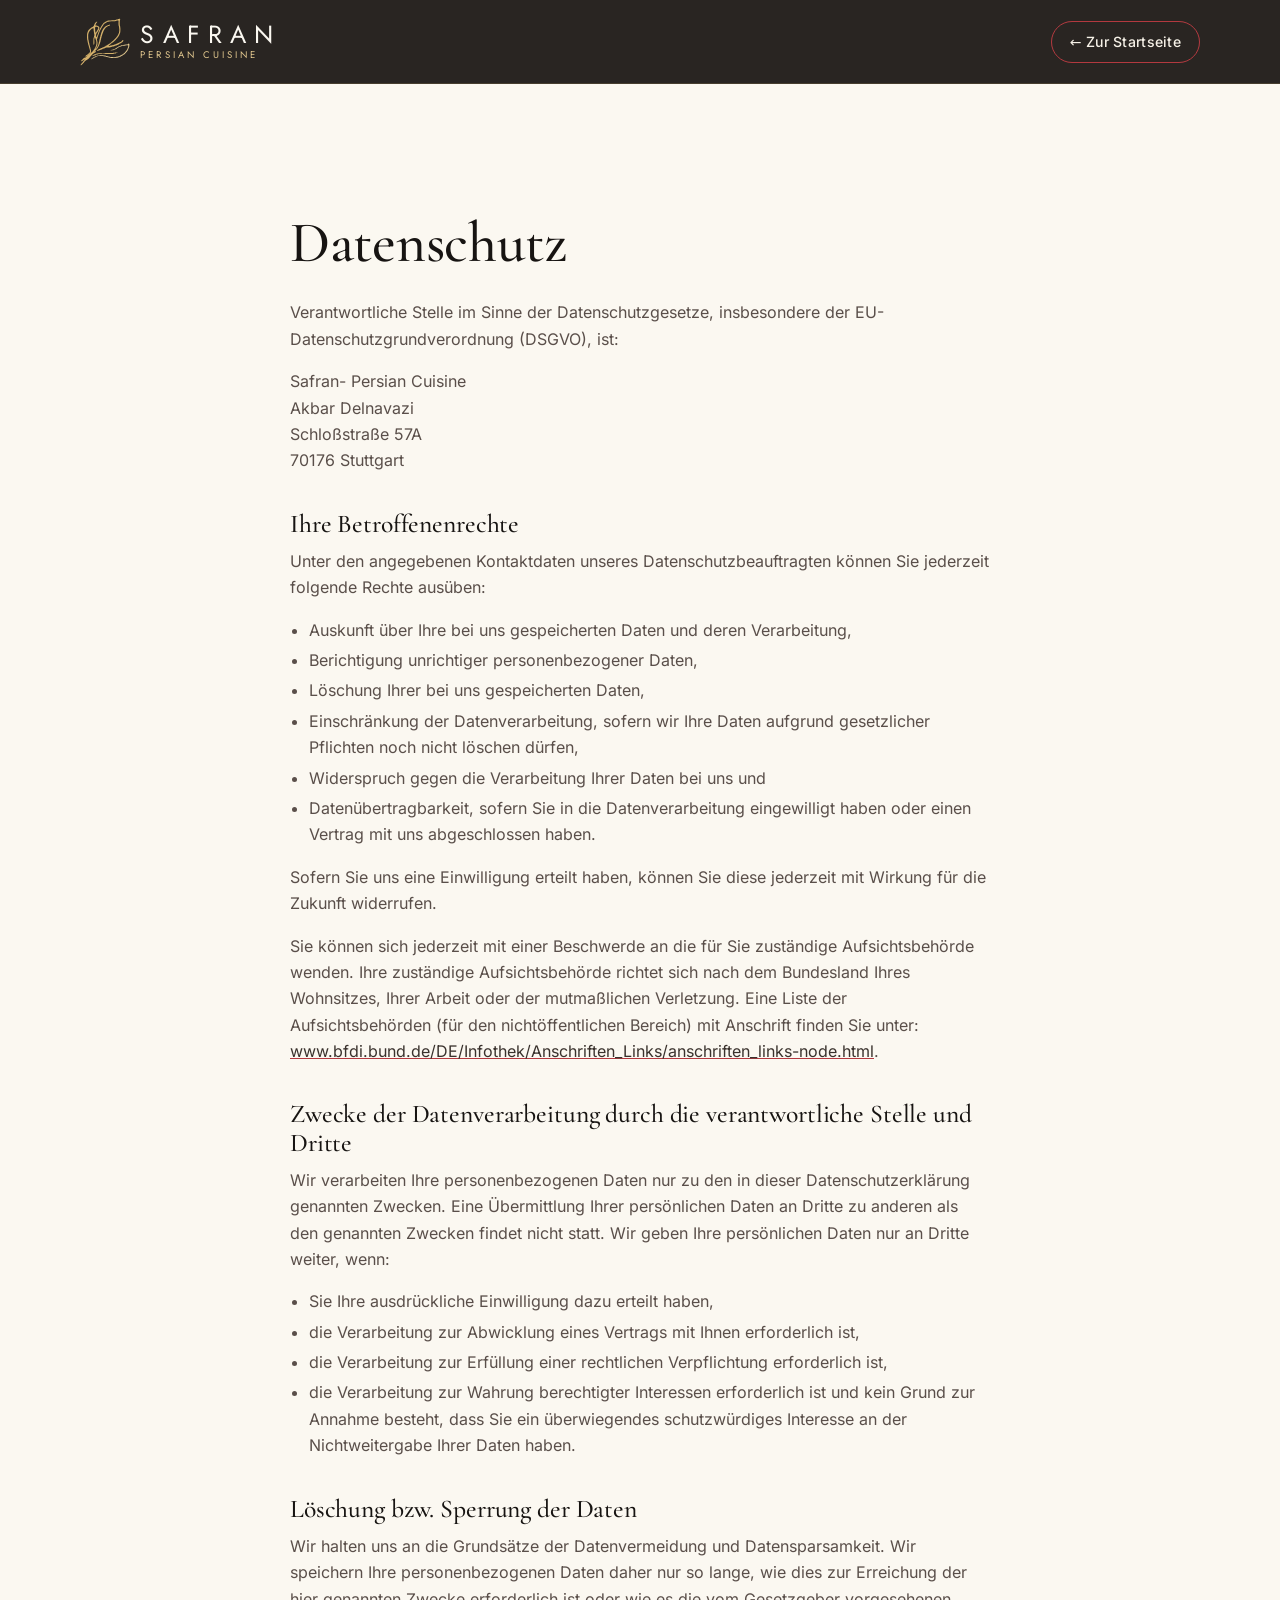
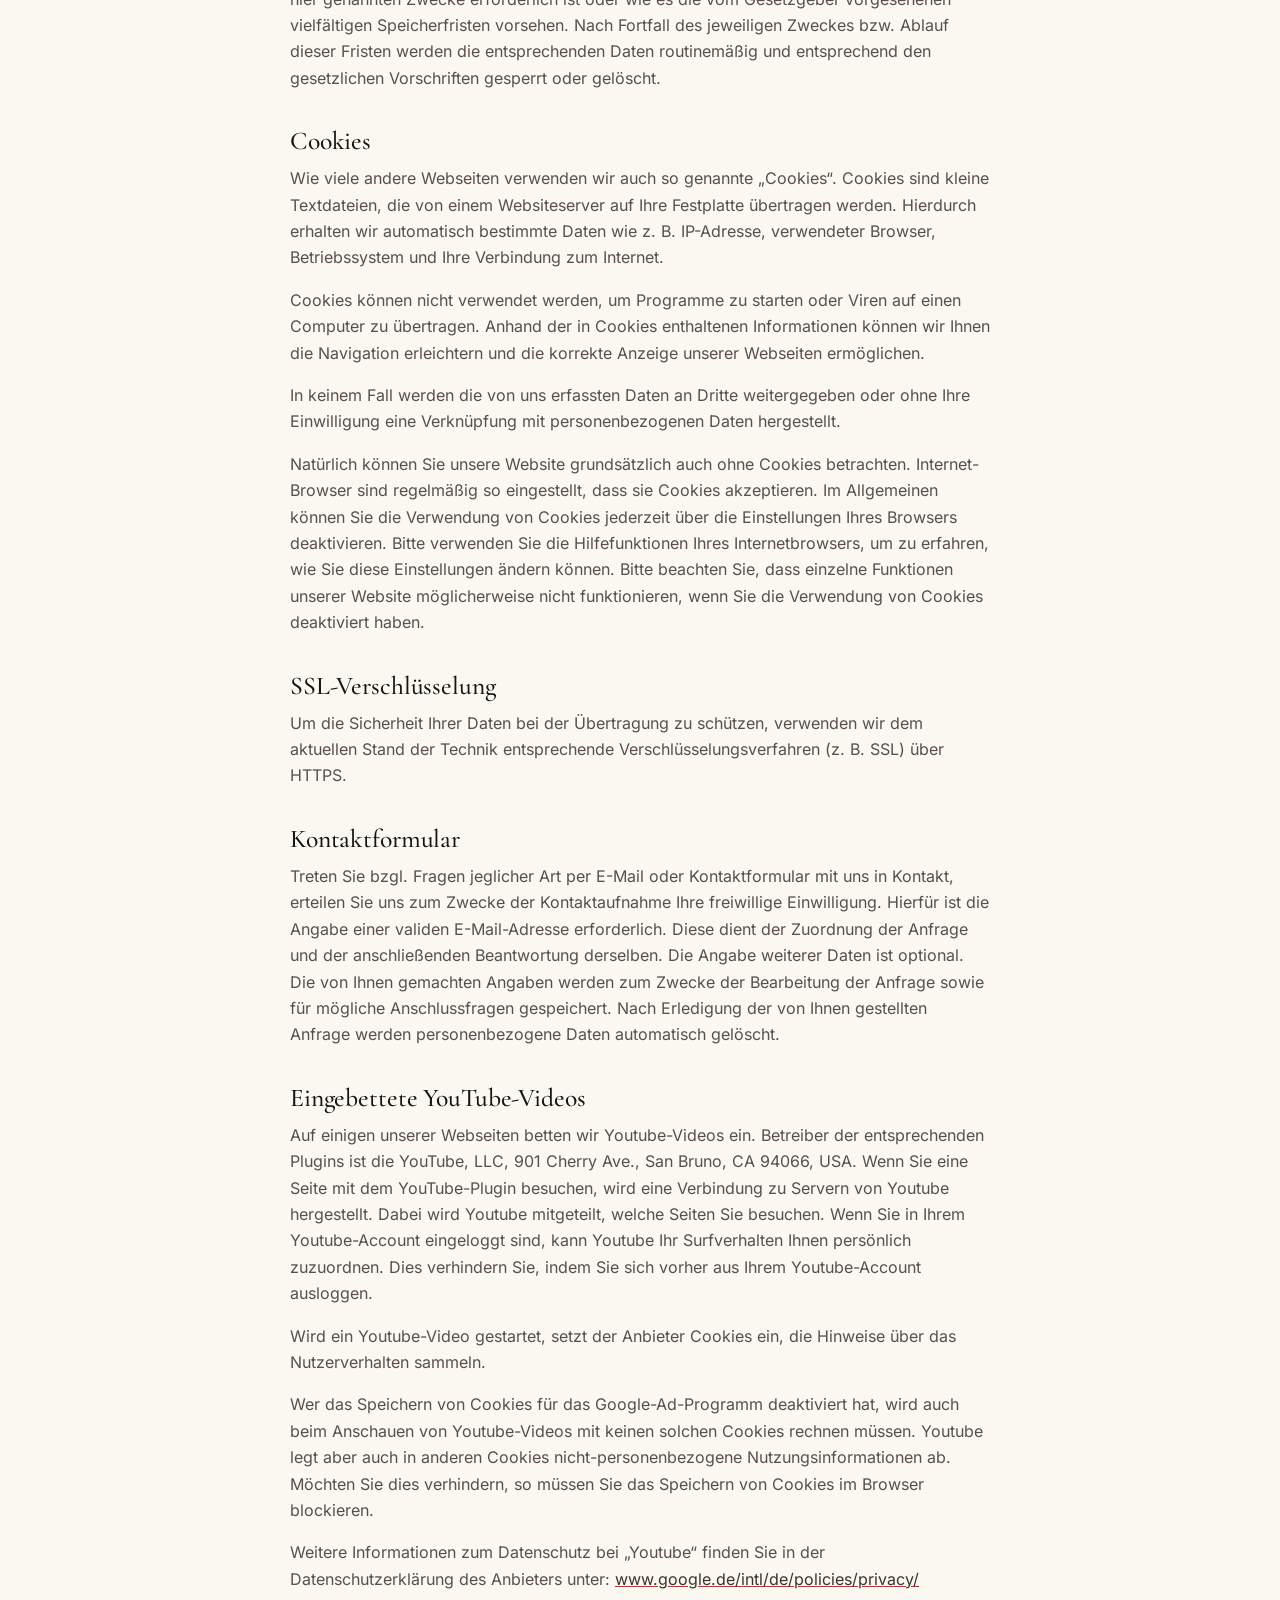
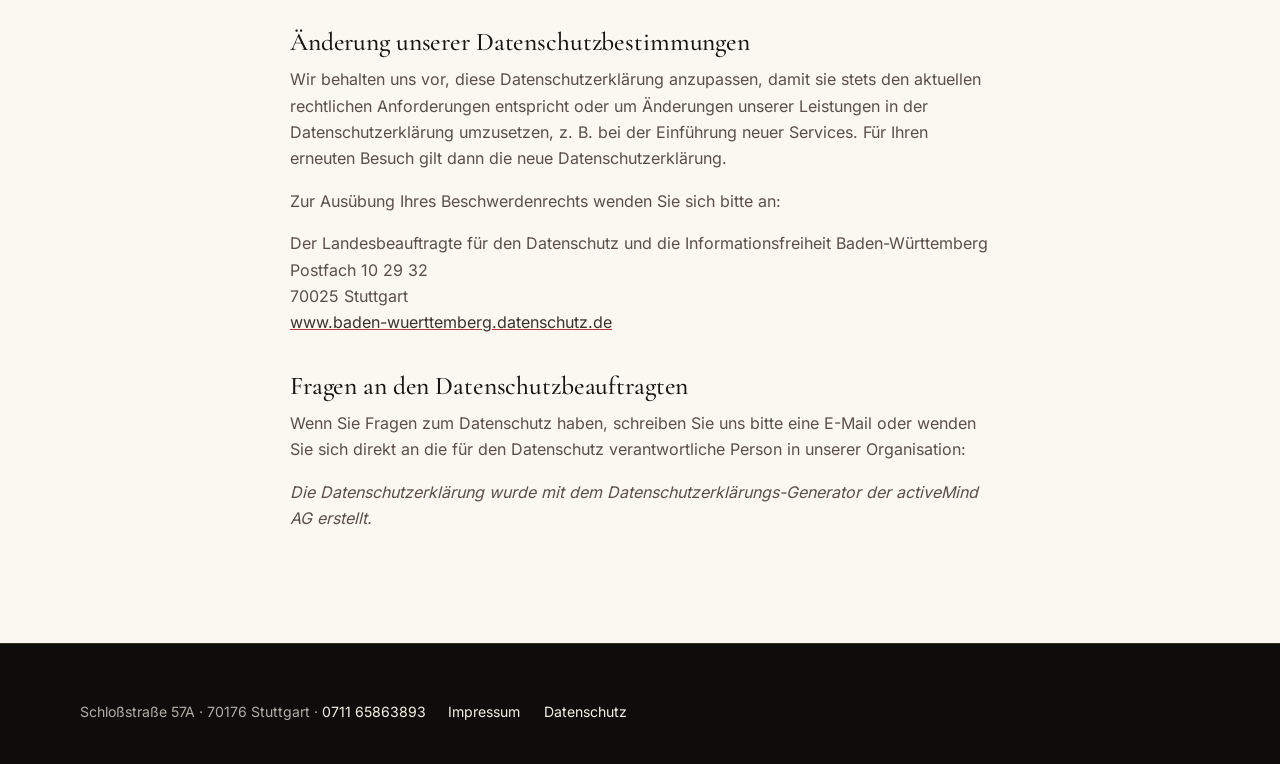
==== commit 414089ec: "Update preview: brand colours Co-Authored-By: Claude Opus 5.5 <noreply@anthropic.com> Claude-Session" ====
--- a/datenschutz.html
+++ b/datenschutz.html
@@ -5,7 +5,7 @@
   <meta name="robots" content="noindex, nofollow">
   <meta name="viewport" content="width=device-width, initial-scale=1">
   <title>Datenschutz | SAFRAN – Persian Cuisine Stuttgart</title>
-  <meta name="theme-color" content="#13261d">
+  <meta name="theme-color" content="#171412">
   <script>document.documentElement.className = "js";</script>
   <link rel="icon" href="favicon.svg" type="image/svg+xml">
   <link rel="apple-touch-icon" href="apple-touch-icon.png">
--- a/css/style.css
+++ b/css/style.css
@@ -13,10 +13,10 @@
 @font-face { font-family: "Inter"; font-style: normal; font-weight: 600; font-display: swap; src: url("../fonts/inter-latin-600-normal.woff2") format("woff2"); }
 
 :root {
-  --green-950: #0c1a13;
-  --green-900: #13261d;
-  --green-800: #1a3326;
-  --green-700: #24443a;
+  --green-950: #0f0d0c;
+  --green-900: #171412;
+  --green-800: #221e1b;
+  --green-700: #3a322d;
   --green-600: #2f5747;
   --cream-50: #fbf8f1;
   --cream-100: #f6f1e7;
@@ -24,10 +24,12 @@
   --cream-300: #ddd0b8;
   --gold-300: #e3c88f;
   --gold-400: #d4b06a;
-  --gold-500: #c49a4c;
-  --gold-600: #9c7633;
-  --ink: #1d2a23;
-  --ink-soft: #4a564f;
+  --gold-500: #b3393f;
+  --gold-600: #9b1d23;
+  --bordeaux: #8e1b21;
+  --bordeaux-hover: #a8242b;
+  --ink: #221c1a;
+  --ink-soft: #5a4f4a;
   --saffron: #e09a1f;
 
   --font-serif: "Cormorant Garamond", "Cormorant", Georgia, "Times New Roman", serif;
@@ -37,7 +39,7 @@
 
   --radius: 14px;
   --radius-sm: 8px;
-  --shadow: 0 18px 40px -18px rgba(8, 20, 14, .45);
+  --shadow: 0 18px 40px -18px rgba(15, 10, 8, .45);
   --header-h: 68px;
   --gutter: clamp(16px, 4vw, 40px);
   --section-y: clamp(72px, 11vw, 140px);
@@ -110,12 +112,12 @@
 .btn:hover { transform: translateY(-2px); }
 .btn:active { transform: translateY(0); }
 .btn-sm { min-height: 42px; padding: 0 18px; font-size: .88rem; }
-.btn-gold { background: var(--gold-400); color: var(--green-950); box-shadow: 0 10px 24px -10px rgba(212, 176, 106, .7); }
-.btn-gold:hover { background: var(--gold-300); }
-.btn-ghost { border-color: rgba(246, 241, 231, .55); color: var(--cream-50); background: rgba(12, 26, 19, .25); backdrop-filter: blur(6px); }
+.btn-gold { background: var(--bordeaux); color: var(--cream-50); box-shadow: 0 10px 24px -10px rgba(142, 27, 33, .8); }
+.btn-gold:hover { background: var(--bordeaux-hover); }
+.btn-ghost { border-color: rgba(246, 241, 231, .55); color: var(--cream-50); background: rgba(15, 13, 12, .25); backdrop-filter: blur(6px); }
 .btn-ghost:hover { border-color: var(--cream-50); background: rgba(246, 241, 231, .1); }
 .btn-outline { border-color: var(--gold-500); color: var(--gold-300); background: transparent; }
-.btn-outline:hover { background: var(--gold-400); color: var(--green-950); }
+.btn-outline:hover { background: var(--bordeaux); border-color: var(--bordeaux); color: var(--cream-50); }
 .btn-row { display: flex; flex-wrap: wrap; gap: 12px; }
 
 /* ---------- Eyebrow ---------- */
@@ -129,7 +131,7 @@
 /* ---------- Header ---------- */
 .site-header {
   position: sticky; top: 0; z-index: 50; height: var(--header-h);
-  background: rgba(19, 38, 29, .92); backdrop-filter: saturate(140%) blur(12px);
+  background: rgba(23, 20, 18, .92); backdrop-filter: saturate(140%) blur(12px);
   border-bottom: 1px solid rgba(212, 176, 106, .18); color: var(--cream-100);
 }
 .header-inner { height: 100%; display: flex; align-items: center; justify-content: space-between; gap: 20px; }
@@ -193,13 +195,14 @@
 .hero::before {
   content: ""; position: absolute; inset: 0; z-index: -1;
   background:
-    linear-gradient(180deg, rgba(12, 26, 19, .55) 0%, rgba(12, 26, 19, .25) 35%, rgba(12, 26, 19, .82) 75%, rgba(12, 26, 19, .96) 100%),
-    radial-gradient(120% 80% at 0% 100%, rgba(12, 26, 19, .7), transparent 60%);
+    linear-gradient(180deg, rgba(15, 13, 12, .55) 0%, rgba(15, 13, 12, .55) 25%, rgba(15, 13, 12, .78) 50%, rgba(15, 13, 12, .9) 75%, rgba(15, 13, 12, .97) 100%),
+    radial-gradient(120% 80% at 0% 100%, rgba(15, 13, 12, .7), transparent 60%);
 }
 @keyframes hero-zoom { from { transform: scale(1.08); } to { transform: scale(1); } }
 .hero-content { max-width: 1200px; }
 .hero h1 { font-size: clamp(2.8rem, 11vw, 6.2rem); line-height: .98; margin-bottom: 22px; text-wrap: balance; }
-.hero h1 em { display: inline-block; }
+.hero h1 em { display: inline-block; color: var(--gold-300); }
+.hero h1, .hero .eyebrow, .hero-lead, .hero-hours { text-shadow: 0 1px 2px rgba(0, 0, 0, .45), 0 2px 18px rgba(0, 0, 0, .55); }
 .hero-lead { font-size: clamp(1.02rem, 2.6vw, 1.2rem); max-width: 34em; color: rgba(246, 241, 231, .88); margin-bottom: 32px; }
 .hero .btn-row .btn { flex: 1 1 220px; }
 .hero-scroll {
@@ -263,7 +266,7 @@
 .menu { background: var(--cream-50); }
 .menu::before {
   content: ""; position: absolute; inset: 0; pointer-events: none; opacity: .5;
-  background-image: radial-gradient(circle at 1px 1px, rgba(156, 118, 51, .18) 1px, transparent 0);
+  background-image: radial-gradient(circle at 1px 1px, rgba(155, 29, 35, .18) 1px, transparent 0);
   background-size: 22px 22px;
   mask-image: linear-gradient(180deg, #000, transparent 40%);
 }
@@ -310,7 +313,7 @@
 .dish-price { font-variant-numeric: lining-nums tabular-nums; order: 2; font-family: var(--font-serif); font-size: 1.3rem; font-weight: 600; color: var(--gold-600); white-space: nowrap; }
 .dish p { margin: 6px 0 0; font-size: .92rem; color: var(--ink-soft); max-width: 40em; }
 .dish-featured {
-  background: #fff; border: 1px solid var(--cream-200); border-left: 3px solid var(--gold-400);
+  background: #fff; border: 1px solid var(--cream-200); border-left: 3px solid var(--bordeaux);
   border-radius: var(--radius-sm); padding: 18px 20px; margin-bottom: 10px;
 }
 .badge { display: inline-block; margin-top: 10px; font-size: .68rem; font-weight: 600; letter-spacing: .14em; text-transform: uppercase; color: var(--green-700); background: rgba(47, 87, 71, .1); padding: 5px 10px; border-radius: 99px; }
@@ -333,14 +336,14 @@
 .gallery { background: var(--green-950); color: var(--cream-100); }
 .gallery-grid { list-style: none; margin: 0; padding: 0; display: grid; grid-template-columns: repeat(2, 1fr); gap: 10px; }
 .gallery-grid li { min-width: 0; }
-.g-wide, .g-placeholder { grid-column: 1 / -1; }
+.g-wide, .g-wide2, .g-placeholder { grid-column: 1 / -1; }
 .g-item {
   display: block; width: 100%; height: 100%; padding: 0; border: 0; cursor: zoom-in;
   border-radius: var(--radius-sm); overflow: hidden; background: var(--green-800); position: relative;
 }
 .g-item img { width: 100%; height: 100%; aspect-ratio: 1; object-fit: cover; transition: transform .8s var(--ease), opacity .3s; }
-.g-wide .g-item img { aspect-ratio: 16 / 9; }
-.g-item::after { content: ""; position: absolute; inset: 0; background: linear-gradient(180deg, transparent 60%, rgba(12, 26, 19, .5)); opacity: 0; transition: opacity .3s; }
+.g-wide .g-item img, .g-wide2 .g-item img { aspect-ratio: 16 / 9; }
+.g-item::after { content: ""; position: absolute; inset: 0; background: linear-gradient(180deg, transparent 60%, rgba(15, 13, 12, .5)); opacity: 0; transition: opacity .3s; }
 .g-item:hover img { transform: scale(1.05); }
 .g-item:hover::after { opacity: 1; }
 .placeholder-tile {
@@ -355,7 +358,7 @@
 .lightbox img { max-width: 100%; max-height: 86vh; border-radius: var(--radius-sm); box-shadow: 0 30px 60px rgba(0, 0, 0, .5); }
 .lightbox-close {
   position: absolute; top: -52px; right: 0; width: 44px; height: 44px; border-radius: 50%;
-  border: 1px solid rgba(246, 241, 231, .4); background: rgba(12, 26, 19, .6); color: var(--cream-50);
+  border: 1px solid rgba(246, 241, 231, .4); background: rgba(15, 13, 12, .6); color: var(--cream-50);
   font-size: 1.6rem; line-height: 1; cursor: pointer;
 }
 .lightbox[open] { animation: fade-in .3s var(--ease); }
@@ -382,8 +385,8 @@
 .hours-note { font-family: var(--font-sans); font-size: .8rem; line-height: 1.5; color: var(--ink-soft); margin: 8px 0 0; }
 .open-status { display: inline-flex; align-items: center; gap: 8px; font-family: var(--font-sans); font-size: .85rem; font-weight: 500; margin: 4px 0 8px; padding: 5px 12px 5px 10px; border-radius: 99px; background: rgba(47, 87, 71, .1); color: var(--green-700); }
 .open-status::before { content: ""; width: 8px; height: 8px; border-radius: 50%; background: #3f9a6b; box-shadow: 0 0 0 3px rgba(63, 154, 107, .2); }
-.open-status.is-closed { background: rgba(156, 118, 51, .1); color: var(--gold-600); }
-.open-status.is-closed::before { background: var(--gold-500); box-shadow: 0 0 0 3px rgba(196, 154, 76, .2); }
+.open-status.is-closed { background: rgba(155, 29, 35, .1); color: var(--gold-600); }
+.open-status.is-closed::before { background: var(--gold-500); box-shadow: 0 0 0 3px rgba(179, 57, 63, .2); }
 .hero-hours { display: flex; align-items: center; gap: 8px; margin: 22px 0 0; font-size: .88rem; color: rgba(246, 241, 231, .8); }
 .hero-hours .icon { color: var(--gold-300); }
 .contact .btn-outline { color: var(--green-900); border-color: var(--green-900); }
@@ -404,7 +407,7 @@
 /* Quickbar (mobil) */
 .quickbar {
   position: fixed; inset: auto 0 0 0; z-index: 40; display: grid; grid-template-columns: repeat(3, 1fr);
-  background: rgba(12, 26, 19, .96); backdrop-filter: blur(10px); border-top: 1px solid rgba(212, 176, 106, .25);
+  background: rgba(15, 13, 12, .96); backdrop-filter: blur(10px); border-top: 1px solid rgba(212, 176, 106, .25);
   padding-bottom: env(safe-area-inset-bottom);
 }
 .quickbar a { display: flex; flex-direction: column; align-items: center; gap: 3px; padding: 10px 4px 9px; text-decoration: none; color: var(--cream-100); font-size: .72rem; font-weight: 500; letter-spacing: .04em; }
@@ -418,8 +421,6 @@
 /* ---------- Breakpoints ---------- */
 @media (min-width: 600px) {
   .cards { grid-template-columns: repeat(2, 1fr); }
-  .gallery-grid { grid-template-columns: repeat(3, 1fr); }
-  .g-placeholder { grid-column: auto; }
   .highlight-list { grid-template-columns: repeat(4, 1fr); }
   .hero .btn-row .btn { flex: 0 0 auto; }
 }
@@ -450,8 +451,8 @@
   .hero { align-items: center; padding-block: 120px; }
   .hero::before {
     background:
-      linear-gradient(90deg, rgba(12, 26, 19, .88) 0%, rgba(12, 26, 19, .6) 45%, rgba(12, 26, 19, .15) 80%),
-      linear-gradient(180deg, rgba(12, 26, 19, .3) 0%, transparent 30%, transparent 75%, rgba(12, 26, 19, .7) 100%);
+      linear-gradient(90deg, rgba(15, 13, 12, .88) 0%, rgba(15, 13, 12, .6) 45%, rgba(15, 13, 12, .15) 80%),
+      linear-gradient(180deg, rgba(15, 13, 12, .3) 0%, transparent 30%, transparent 75%, rgba(15, 13, 12, .7) 100%);
   }
   .hero-scroll { display: block; }
   .about-grid { grid-template-columns: 1.05fr .95fr; gap: 80px; }
@@ -463,11 +464,10 @@
   .combo { padding: 32px 36px 16px; }
   .combo .dish-list { grid-template-columns: repeat(3, 1fr); }
   .combo .dish { border-bottom: 0; }
-  .gallery-grid { grid-template-columns: repeat(4, 1fr); grid-template-rows: repeat(2, 240px); grid-auto-rows: auto; }
+  .gallery-grid { grid-template-columns: repeat(4, 1fr); grid-auto-rows: 240px; }
   .g-wide { grid-column: span 2; grid-row: span 2; }
-  .g-placeholder { grid-column: 1 / -1; }
-  .g-placeholder .placeholder-tile { min-height: 0; }
-  .g-item img, .g-wide .g-item img { aspect-ratio: auto; }
+  .g-wide2 { grid-column: span 2; }
+  .g-item img, .g-wide .g-item img, .g-wide2 .g-item img { aspect-ratio: auto; }
   .footer-inner { grid-template-columns: auto 1fr auto; text-align: left; justify-items: start; align-items: center; }
   .footer-brand img { width: 160px; }
   .footer-address { justify-self: center; }
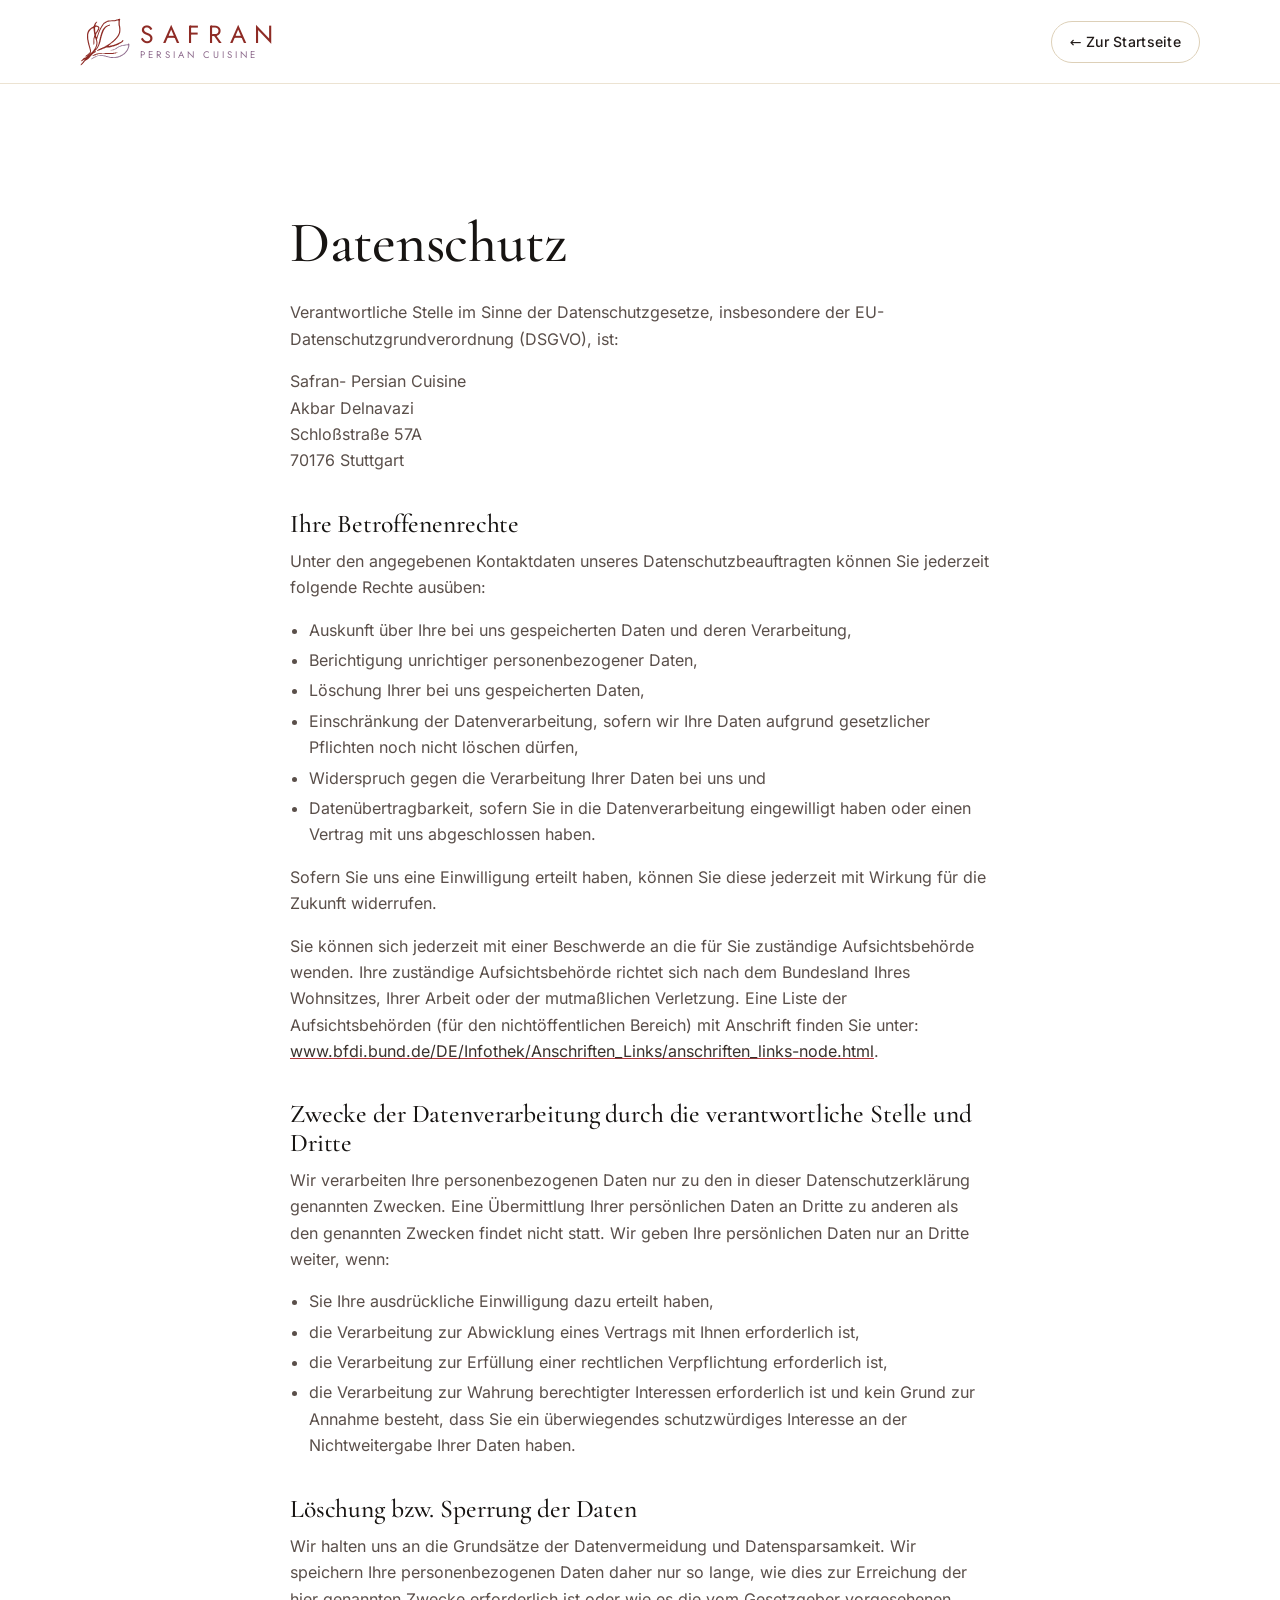
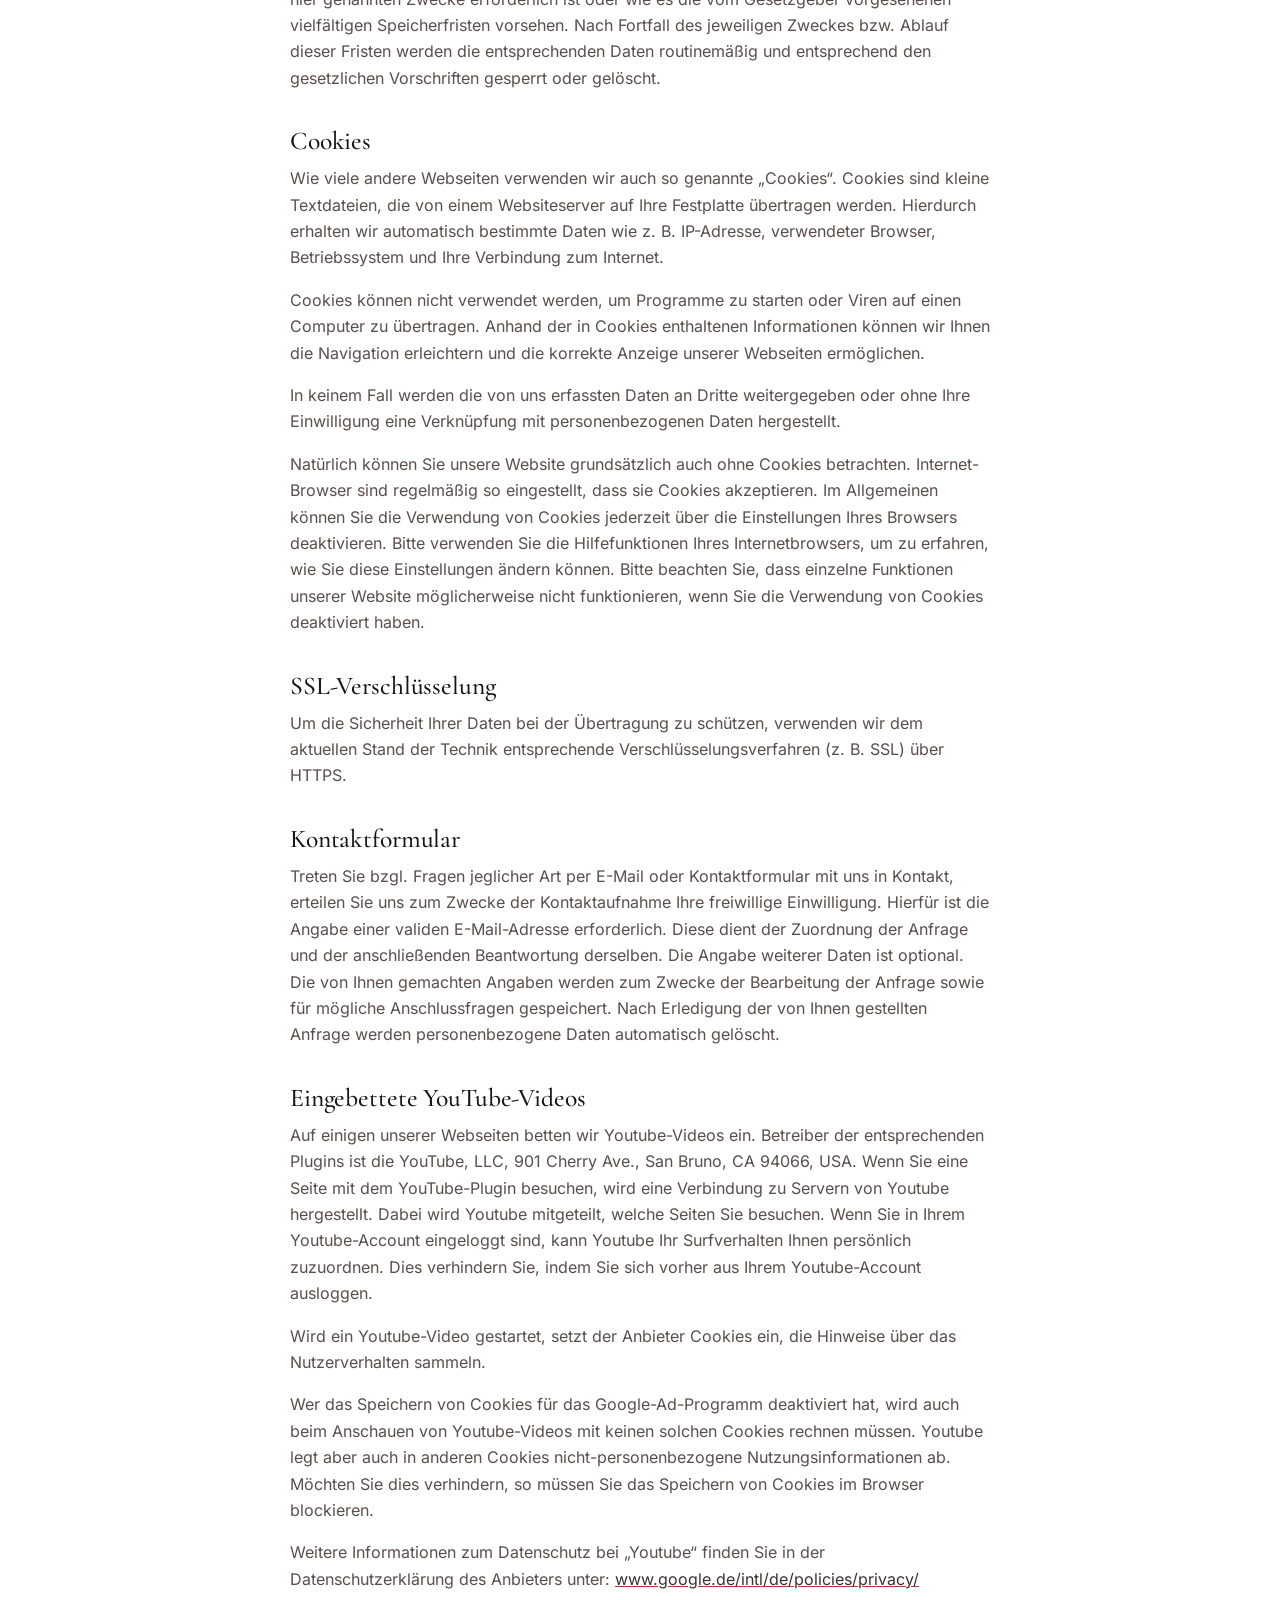
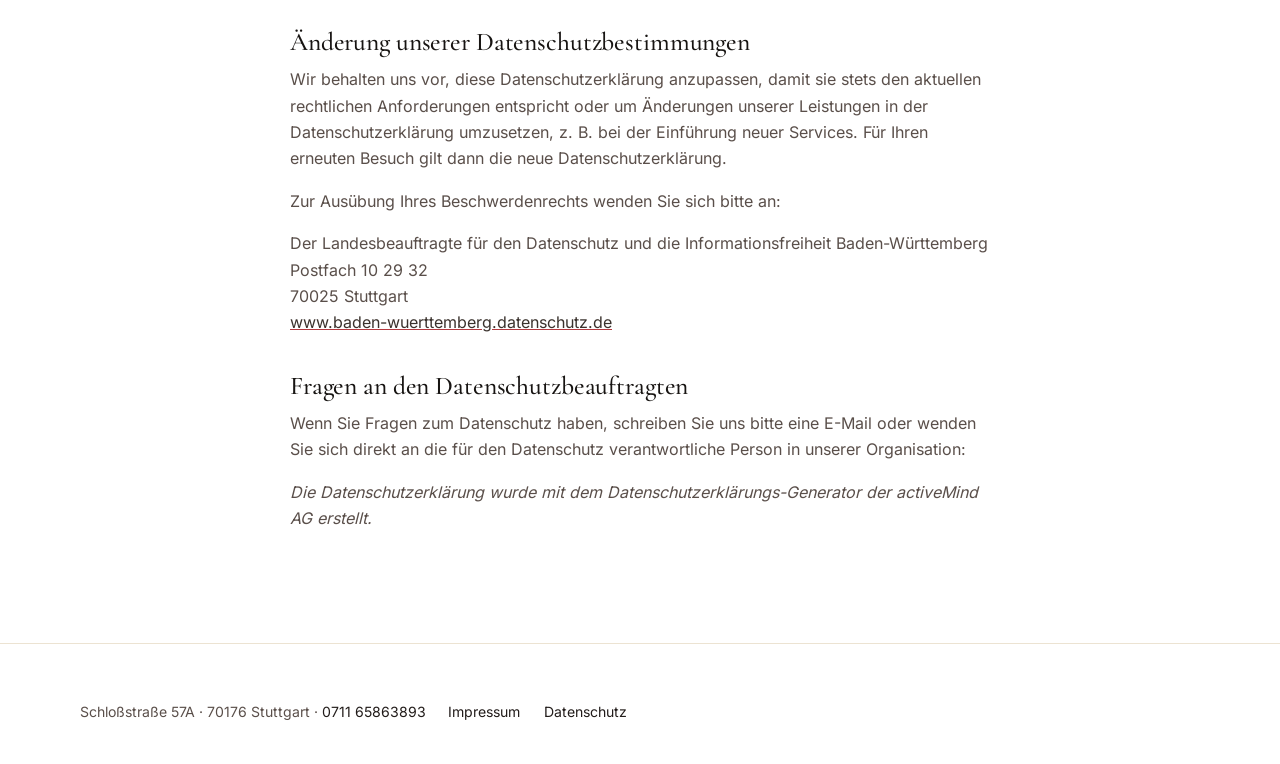
==== commit 8800e5ae: "Update preview: white header and footer Co-Authored-By: Claude Opus 5.5 <noreply@anthropic.com> Clau" ====
--- a/datenschutz.html
+++ b/datenschutz.html
@@ -5,7 +5,7 @@
   <meta name="robots" content="noindex, nofollow">
   <meta name="viewport" content="width=device-width, initial-scale=1">
   <title>Datenschutz | SAFRAN – Persian Cuisine Stuttgart</title>
-  <meta name="theme-color" content="#171412">
+  <meta name="theme-color" content="#ffffff">
   <script>document.documentElement.className = "js";</script>
   <link rel="icon" href="favicon.svg" type="image/svg+xml">
   <link rel="apple-touch-icon" href="apple-touch-icon.png">
@@ -16,7 +16,7 @@
   <header class="site-header">
     <div class="container header-inner">
       <a class="brand" href="index.html" aria-label="SAFRAN – Persian Cuisine, zur Startseite">
-        <img class="brand-mark" src="img/logo/logo-mark-light.svg" width="281" height="268" alt="">
+        <img class="brand-mark" src="img/logo/logo-mark-color.svg" width="281" height="268" alt="">
         <span class="brand-text"><span class="brand-name">SAFRAN</span><span class="brand-sub">Persian Cuisine</span></span>
       </a>
       <a class="btn btn-outline btn-sm" href="index.html">← Zur Startseite</a>
--- a/css/style.css
+++ b/css/style.css
@@ -55,7 +55,7 @@
   font-size: 1rem;
   line-height: 1.65;
   color: var(--ink);
-  background: var(--cream-100);
+  background: #fff;
   -webkit-font-smoothing: antialiased;
   text-rendering: optimizeLegibility;
   padding-bottom: 64px; /* Platz für Quickbar (mobil) */
@@ -225,7 +225,7 @@
 .section-head h2 { margin-bottom: 16px; }
 
 /* Über uns */
-.about { background: var(--cream-100); }
+.about { background: #fff; }
 .about h2 { color: var(--green-900); margin-bottom: 26px; }
 .about h2 em { color: var(--gold-600); }
 .about-grid { display: grid; gap: 48px; align-items: center; }
@@ -263,7 +263,7 @@
 .card p:last-child { font-size: .93rem; color: rgba(246, 241, 231, .75); margin: 0; }
 
 /* Speisekarte */
-.menu { background: var(--cream-50); }
+.menu { background: #fff; }
 .menu::before {
   content: ""; position: absolute; inset: 0; pointer-events: none; opacity: .5;
   background-image: radial-gradient(circle at 1px 1px, rgba(155, 29, 35, .18) 1px, transparent 0);
@@ -313,7 +313,7 @@
 .dish-price { font-variant-numeric: lining-nums tabular-nums; order: 2; font-family: var(--font-serif); font-size: 1.3rem; font-weight: 600; color: var(--gold-600); white-space: nowrap; }
 .dish p { margin: 6px 0 0; font-size: .92rem; color: var(--ink-soft); max-width: 40em; }
 .dish-featured {
-  background: #fff; border: 1px solid var(--cream-200); border-left: 3px solid var(--bordeaux);
+  background: var(--cream-50); border: 1px solid var(--cream-200); border-left: 3px solid var(--bordeaux);
   border-radius: var(--radius-sm); padding: 18px 20px; margin-bottom: 10px;
 }
 .badge { display: inline-block; margin-top: 10px; font-size: .68rem; font-weight: 600; letter-spacing: .14em; text-transform: uppercase; color: var(--green-700); background: rgba(47, 87, 71, .1); padding: 5px 10px; border-radius: 99px; }
@@ -364,7 +364,7 @@
 .lightbox[open] { animation: fade-in .3s var(--ease); }
 
 /* Kontakt */
-.contact { background: var(--cream-100); }
+.contact { background: #fff; }
 .contact h2 { color: var(--green-900); margin-bottom: 32px; }
 .contact-grid { display: block; }
 .contact-list { margin: 0 0 32px; display: grid; gap: 22px; }
@@ -492,7 +492,7 @@
 /* ---------- Rechtliche Seiten ---------- */
 .legal-page { padding-bottom: 0; }
 .legal-page .header-inner .btn-outline { color: var(--cream-100); }
-.legal { background: var(--cream-50); padding-block: clamp(48px, 8vw, 96px); }
+.legal { background: #fff; padding-block: clamp(48px, 8vw, 96px); }
 .legal-inner { max-width: 780px; }
 .legal h1 { font-size: clamp(2.4rem, 7vw, 3.6rem); color: var(--green-900); margin: 32px 0 24px; }
 .legal h2 { font-size: 1.6rem; color: var(--green-900); margin: 36px 0 10px; }
@@ -502,3 +502,43 @@
 .legal hr { border: 0; border-top: 1px solid var(--cream-300); margin: 28px 0; }
 .legal p a { overflow-wrap: anywhere; }
 .legal a { color: var(--green-700); text-decoration-color: var(--gold-500); }
+
+/* ---------- Helle Abschnitte (Highlights, Spezialitäten, Galerie) ---------- */
+.highlights { background: #fff; color: var(--ink); border-top: 0; border-bottom: 1px solid var(--cream-200); }
+.highlight-list li { color: var(--ink-soft); }
+.highlight-list strong { color: var(--green-900); }
+.highlights .icon-lg { color: var(--bordeaux); }
+.specials, .gallery { background: #fff; color: var(--ink); }
+.specials::before { display: none; }
+.specials h2, .gallery h2 { color: var(--green-900); }
+.specials .eyebrow, .gallery .eyebrow { color: var(--gold-600); }
+.specials .section-head p { color: var(--ink-soft); }
+.card { background: #fff; border-color: var(--cream-200); }
+.card:hover { border-color: var(--gold-500); }
+.card-kicker { color: var(--gold-600); }
+.card h3 { color: var(--green-900); }
+.card p:last-child { color: var(--ink-soft); }
+.gallery { padding-top: 0; }
+
+/* ---------- Helle Kopfzeile und Footer ---------- */
+.site-header { background: rgba(255, 255, 255, .96); color: var(--ink); border-bottom: 1px solid var(--cream-200); }
+.brand { color: var(--ink); }
+.brand-name { color: #8e2b25; }
+.brand-sub { color: #8d6a8c; }
+.nav-toggle { border-color: var(--cream-300); }
+.nav-toggle-bars, .nav-toggle-bars::before, .nav-toggle-bars::after { background: var(--ink); }
+.nav-toggle[aria-expanded="true"] .nav-toggle-bars { background: transparent; }
+.site-nav { background: #fff; border-bottom-color: var(--cream-200); }
+.site-nav li + li { border-top-color: var(--cream-200); }
+.site-nav ul a { color: var(--ink); }
+.site-nav ul a:hover { color: var(--bordeaux); }
+.legal-page .header-inner .btn-outline { color: var(--ink); border-color: var(--cream-300); }
+.legal-page .header-inner .btn-outline:hover { color: var(--cream-50); }
+.site-footer { background: #fff; color: var(--ink-soft); border-top: 1px solid var(--cream-200); }
+.footer-address a, .footer-nav a { color: var(--ink); }
+.footer-address a:hover, .footer-nav a:hover { color: var(--bordeaux); }
+@media (min-width: 900px) {
+  .site-nav ul a { color: var(--ink); }
+  .site-nav ul a::after { background: var(--bordeaux); }
+  .site-nav ul a[aria-current="true"] { color: var(--bordeaux); }
+}
